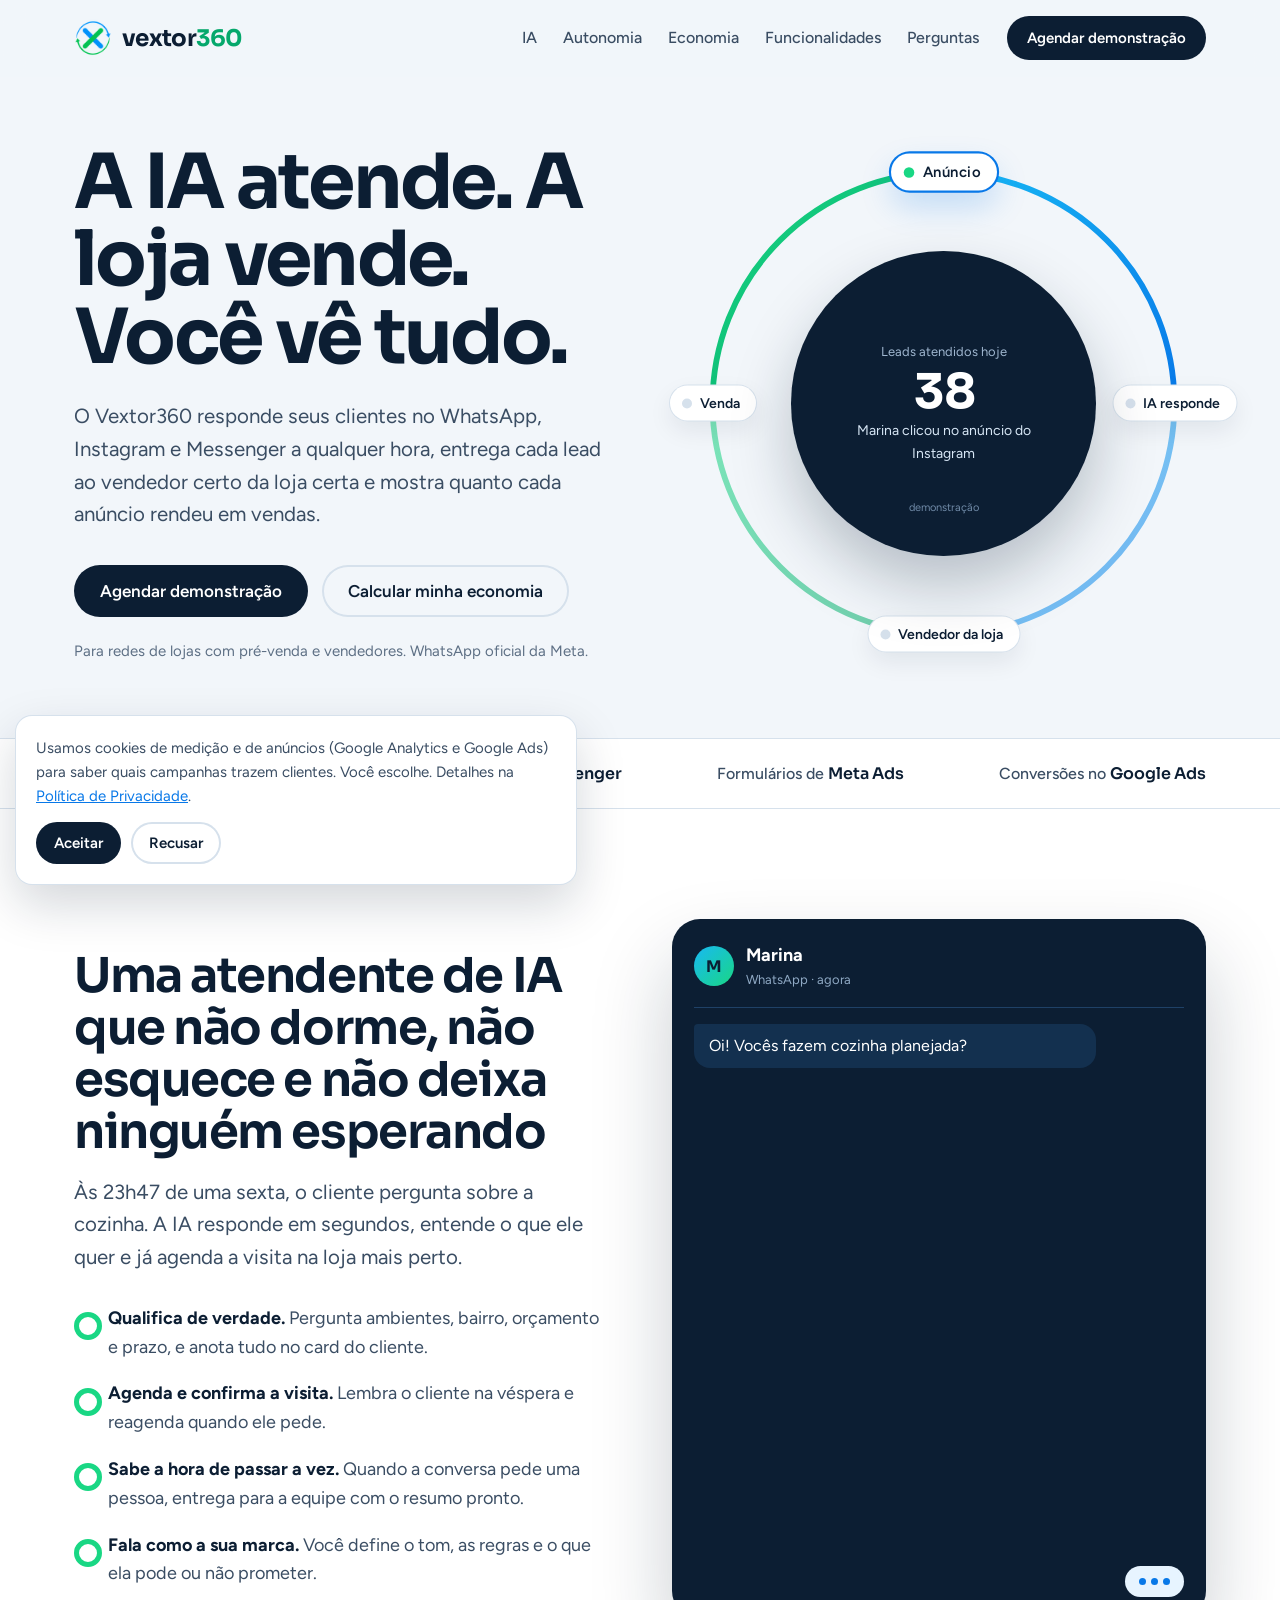
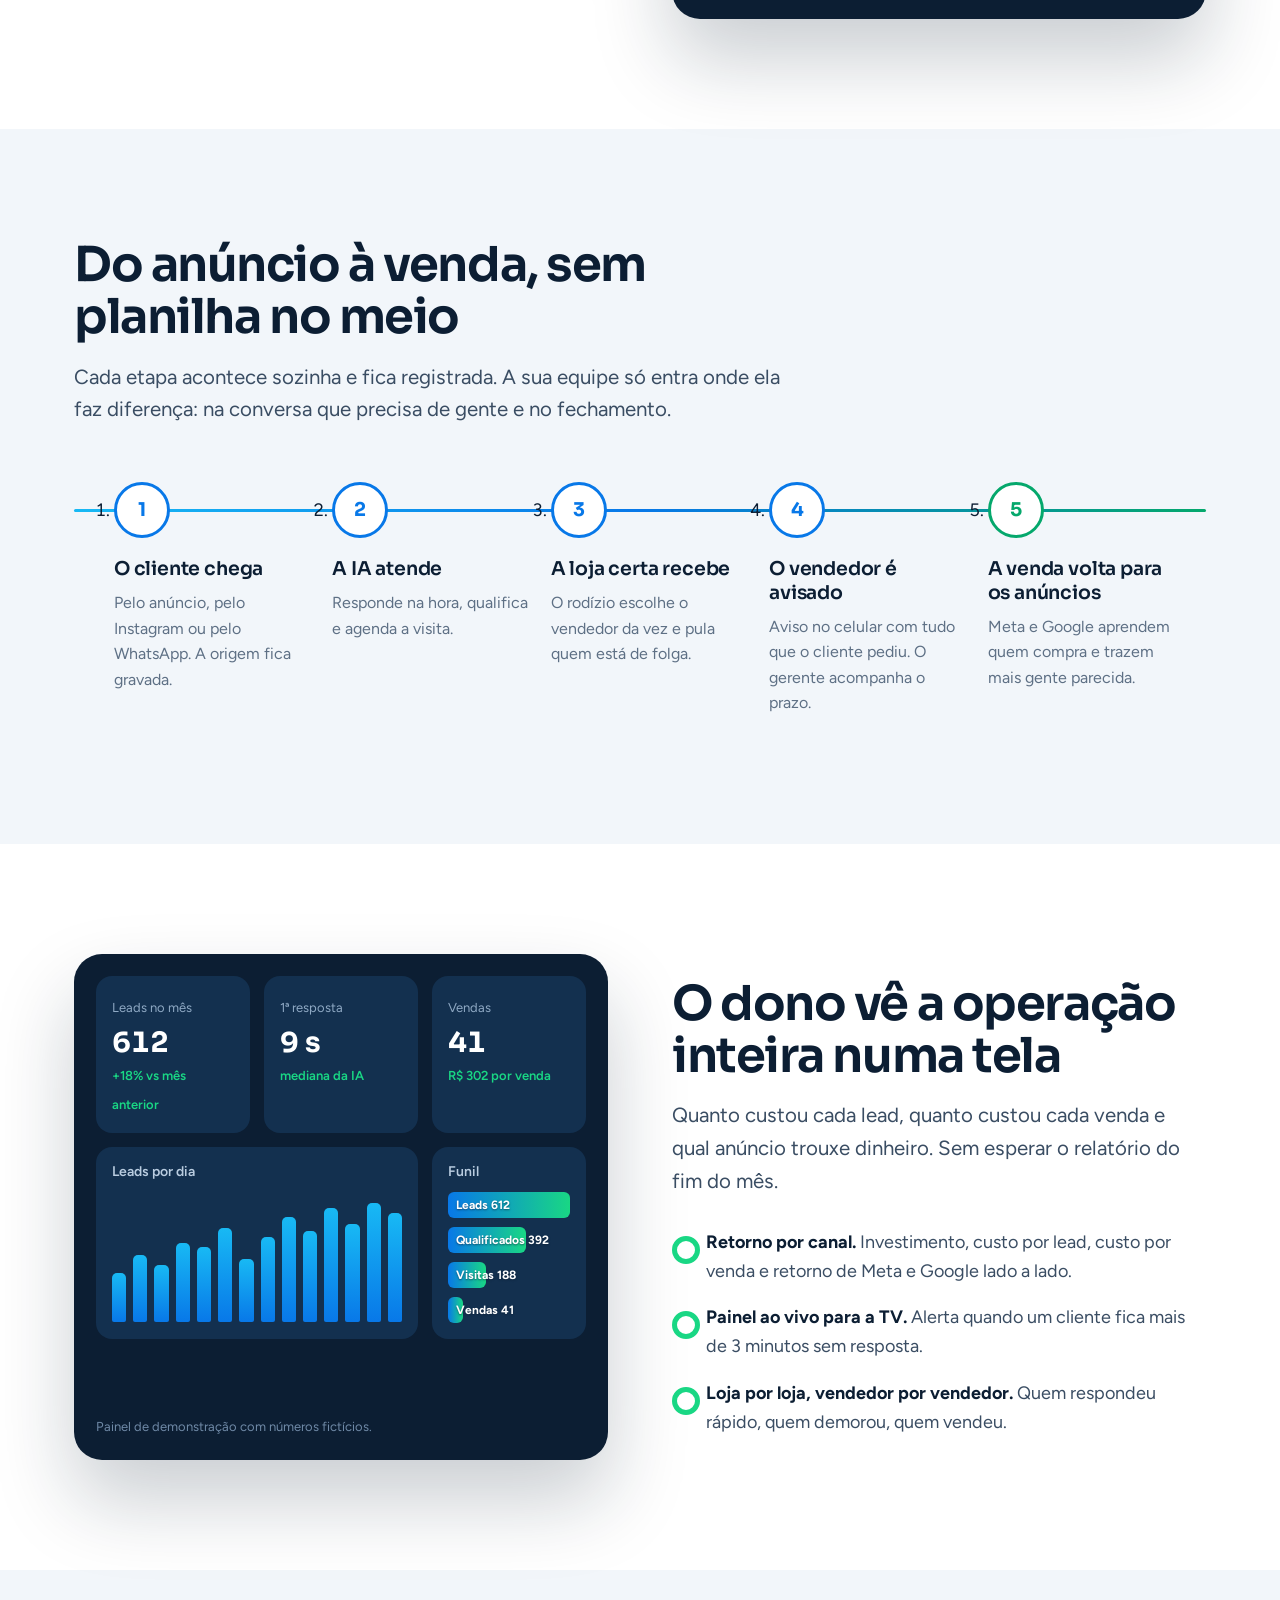
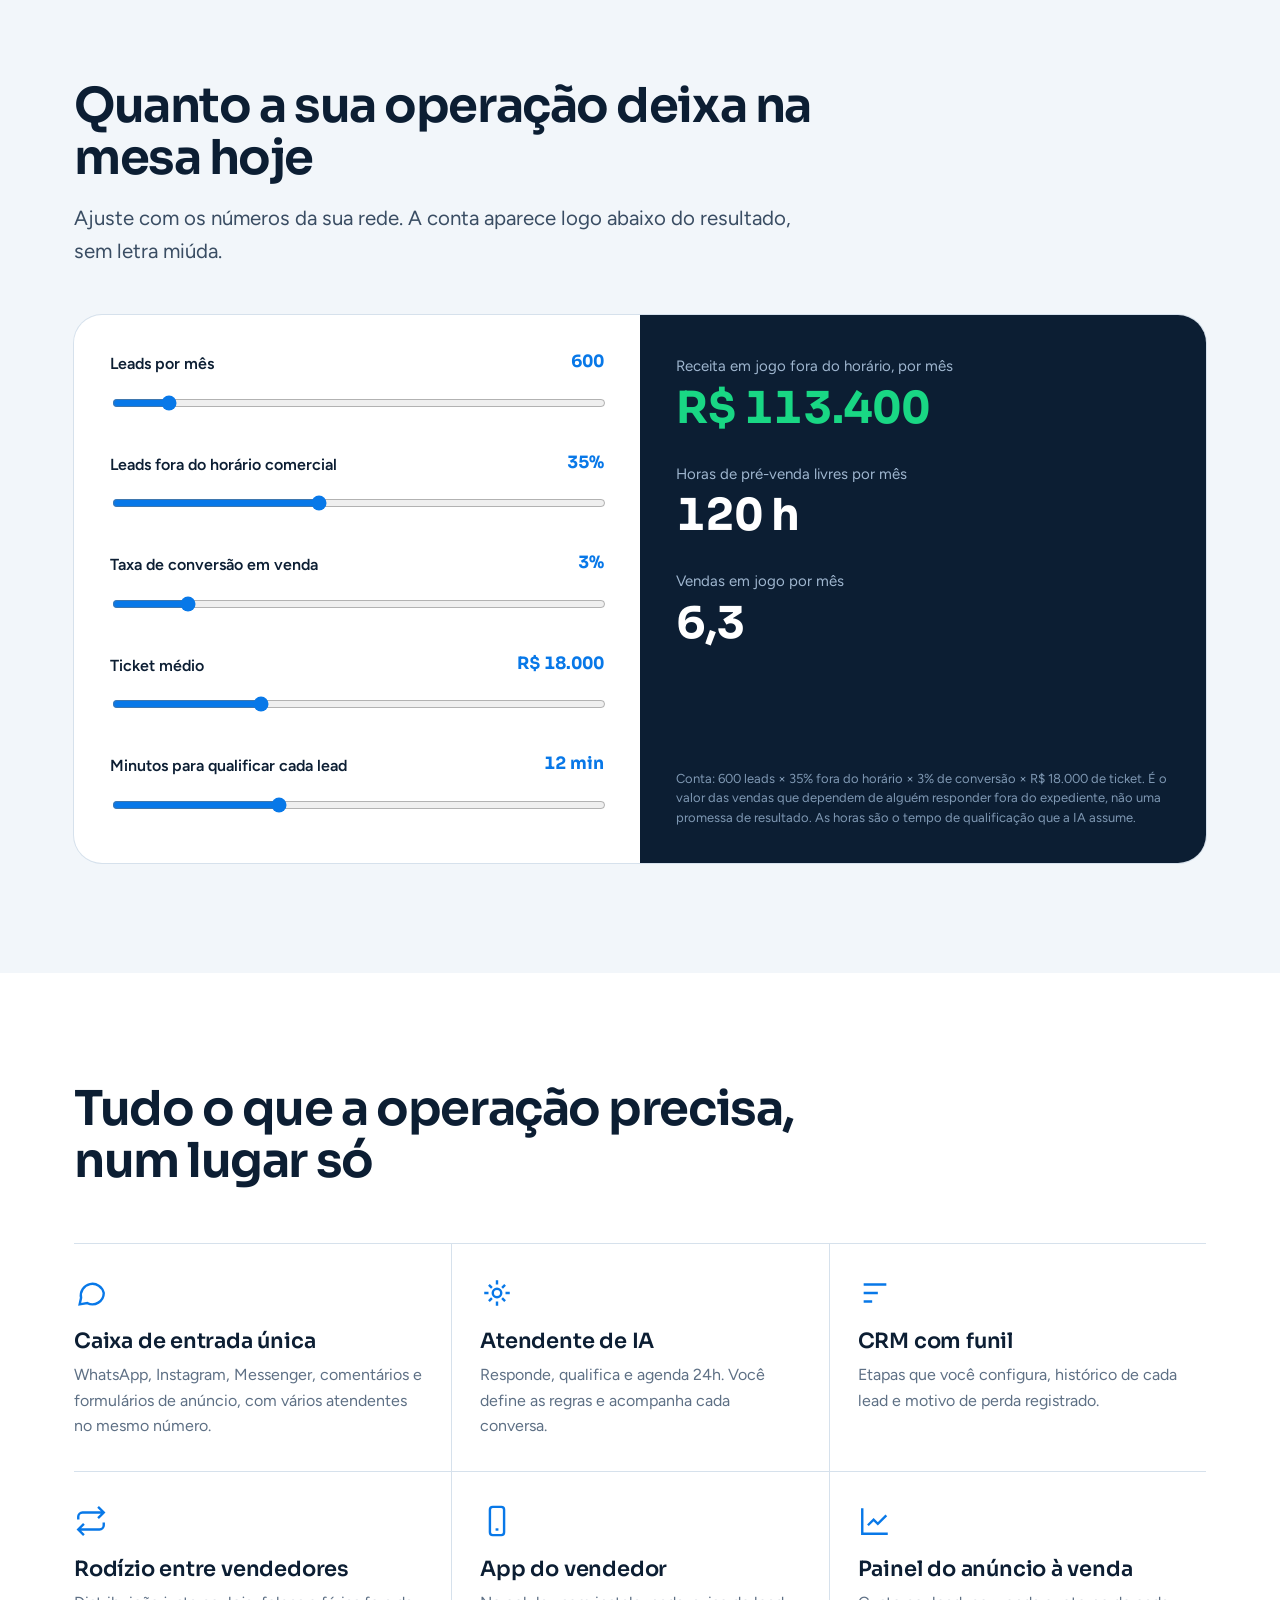
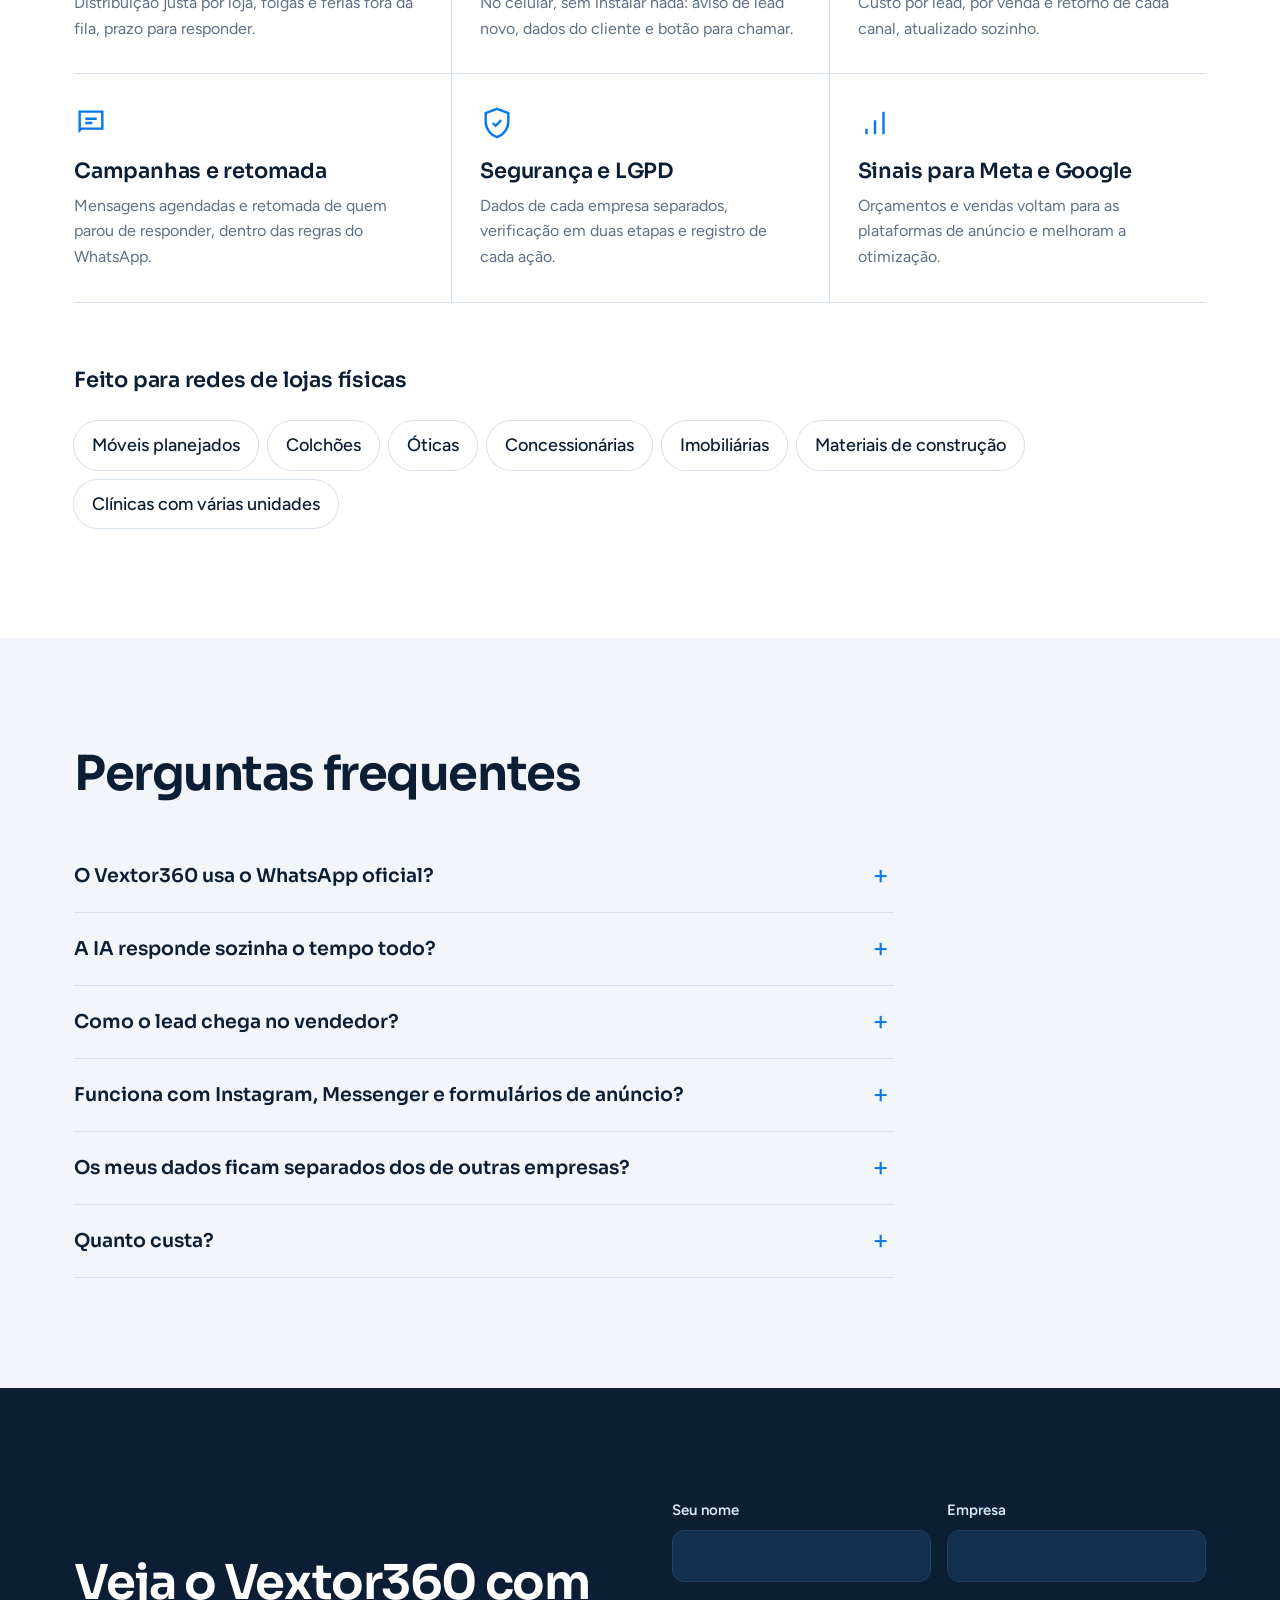
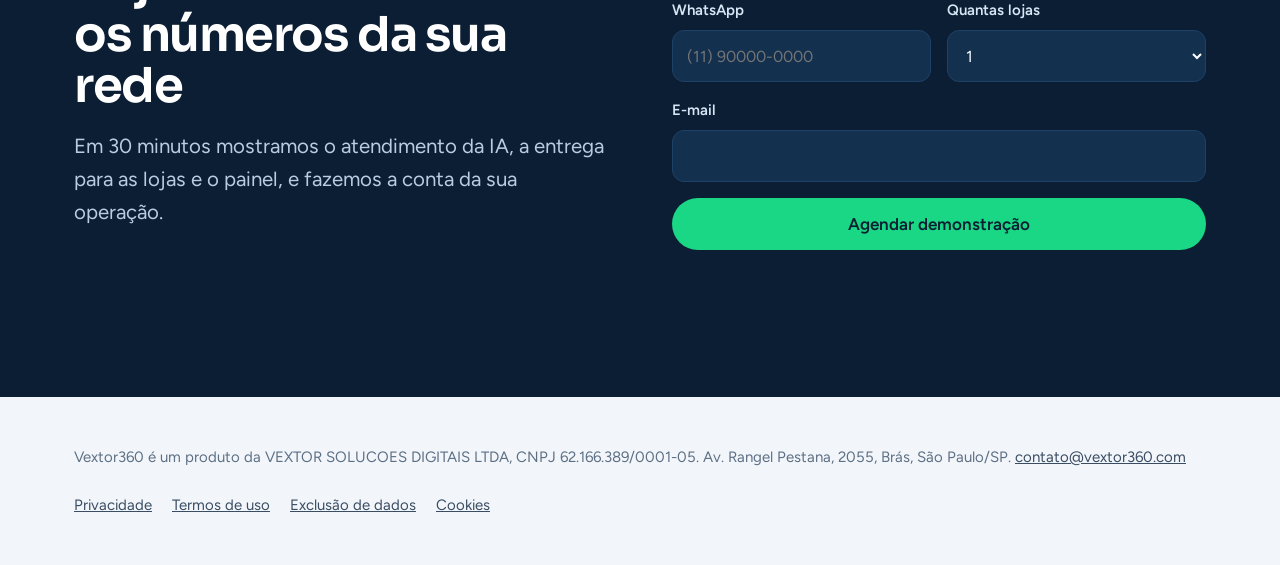
==== index.html @ b1281799 "Site novo do Vextor360: órbita do lead, IA, painel animado, calculadora, SEO e medição - Hero com an" ====
<!doctype html>
<html lang="pt-BR">
<head>
<meta charset="utf-8">
<meta name="viewport" content="width=device-width, initial-scale=1">
<title>Vextor360: WhatsApp com IA e CRM para redes de lojas</title>
<meta name="description" content="Atendimento com inteligência artificial 24h no WhatsApp, Instagram e Messenger, lead entregue ao vendedor certo da loja certa e painel do anúncio até a venda. Para redes de lojas físicas.">
<link rel="canonical" href="https://vextor360.com/">
<meta name="robots" content="index, follow, max-image-preview:large">
<meta name="theme-color" content="#0C1E33">
<link rel="icon" href="/icone-192.png" type="image/png">
<link rel="apple-touch-icon" href="/icone-192.png">
<link rel="preload" href="/fontes/sora.woff2" as="font" type="font/woff2" crossorigin>
<link rel="preload" href="/fontes/figtree.woff2" as="font" type="font/woff2" crossorigin>
<link rel="stylesheet" href="/site.css?v=3">
<meta property="og:type" content="website">
<meta property="og:locale" content="pt_BR">
<meta property="og:site_name" content="Vextor360">
<meta property="og:url" content="https://vextor360.com/">
<meta property="og:title" content="Vextor360: a IA atende, a loja vende">
<meta property="og:description" content="WhatsApp com IA 24h, distribuição de leads para as lojas e painel do anúncio até a venda.">
<meta property="og:image" content="https://vextor360.com/og.png">
<meta property="og:image:width" content="1200"><meta property="og:image:height" content="630">
<meta name="twitter:card" content="summary_large_image">
<script type="application/ld+json">
{"@context":"https://schema.org","@graph":[
 {"@type":"Organization","@id":"https://vextor360.com/#org","name":"Vextor360","legalName":"VEXTOR SOLUCOES DIGITAIS LTDA","url":"https://vextor360.com/","logo":"https://vextor360.com/icone-192.png","email":"contato@vextor360.com","taxID":"62.166.389/0001-05","address":{"@type":"PostalAddress","streetAddress":"Av. Rangel Pestana, 2055","addressLocality":"São Paulo","addressRegion":"SP","postalCode":"03001-000","addressCountry":"BR"}},
 {"@type":"WebSite","@id":"https://vextor360.com/#site","url":"https://vextor360.com/","name":"Vextor360","inLanguage":"pt-BR","publisher":{"@id":"https://vextor360.com/#org"}},
 {"@type":"SoftwareApplication","name":"Vextor360","applicationCategory":"BusinessApplication","operatingSystem":"Web, Android, iOS","description":"Atendimento com IA no WhatsApp, Instagram e Messenger, CRM com funil, distribuição de leads para lojas e painel do anúncio até a venda.","offers":{"@type":"Offer","availability":"https://schema.org/InStock","priceCurrency":"BRL","description":"Planos sob consulta"},"publisher":{"@id":"https://vextor360.com/#org"}},
 {"@type":"FAQPage","mainEntity":[
  {"@type":"Question","name":"O Vextor360 usa o WhatsApp oficial?","acceptedAnswer":{"@type":"Answer","text":"Sim. O número da sua empresa é conectado pela API oficial do WhatsApp Business, da Meta. Nada de aparelho ligado no escritório nem risco de bloqueio por uso de ferramentas não oficiais."}},
  {"@type":"Question","name":"A IA responde sozinha o tempo todo?","acceptedAnswer":{"@type":"Answer","text":"A IA responde 24 horas, qualifica o cliente e agenda a visita. Quando a conversa precisa de uma pessoa, ela passa para a sua equipe, e qualquer atendente pode assumir a conversa a qualquer momento."}},
  {"@type":"Question","name":"Como o lead chega no vendedor?","acceptedAnswer":{"@type":"Answer","text":"A pré-venda escolhe a loja e um rodízio escolhe o vendedor da vez, pulando quem está de folga ou de férias. O vendedor recebe o aviso no celular com os dados do cliente."}},
  {"@type":"Question","name":"Funciona com Instagram, Messenger e formulários de anúncio?","acceptedAnswer":{"@type":"Answer","text":"Sim. Direct do Instagram, Messenger, comentários e formulários de anúncios da Meta chegam na mesma caixa de entrada do WhatsApp."}},
  {"@type":"Question","name":"Os meus dados ficam separados dos de outras empresas?","acceptedAnswer":{"@type":"Answer","text":"Sim. Cada empresa tem os dados separados no próprio banco de dados, com acesso por papéis, verificação em duas etapas para administradores e registro de cada ação, conforme a LGPD."}},
  {"@type":"Question","name":"Quanto custa?","acceptedAnswer":{"@type":"Answer","text":"O valor depende do número de lojas, de atendentes e de números de WhatsApp. Peça uma demonstração e montamos a proposta para a sua rede."}}
 ]}
]}
</script>
<script src="/medicao.js?v=1"></script>
</head>
<body>
<a class="pular" href="#conteudo">Ir para o conteúdo</a>

<header class="topo" id="topo">
  <div class="envolve">
    <a class="marca" href="/" aria-label="Vextor360, página inicial"><img src="/icone-192.png" alt="" width="38" height="38"><b>vextor<span>360</span></b></a>
    <button class="menu-bt" aria-expanded="false" aria-controls="menu" aria-label="Abrir menu"><svg width="26" height="26" viewBox="0 0 24 24" fill="none" stroke="currentColor" stroke-width="2" stroke-linecap="round"><path d="M4 7h16M4 12h16M4 17h16"/></svg></button>
    <nav id="menu" aria-label="Principal">
      <a href="#ia">IA</a><a href="#autonomia">Autonomia</a><a href="#economia">Economia</a><a href="#funcionalidades">Funcionalidades</a><a href="#perguntas">Perguntas</a>
    </nav>
    <a class="bt bt-p bt-topo" href="#demonstracao" data-cta="topo">Agendar demonstração</a>
  </div>
</header>

<main id="conteudo">
<section class="hero" aria-labelledby="titulo">
  <div class="envolve">
    <div>
      <h1 id="titulo">A IA atende. A loja vende. Você vê tudo.</h1>
      <p class="lead">O Vextor360 responde seus clientes no WhatsApp, Instagram e Messenger a qualquer hora, entrega cada lead ao vendedor certo da loja certa e mostra quanto cada anúncio rendeu em vendas.</p>
      <div class="acoes">
        <a class="bt bt-p" href="#demonstracao" data-cta="hero">Agendar demonstração</a>
        <a class="bt bt-s" href="#economia" data-cta="hero-calc">Calcular minha economia</a>
      </div>
      <p class="nota">Para redes de lojas com pré-venda e vendedores. WhatsApp oficial da Meta.</p>
    </div>
    <div class="orbita" id="orbita" role="img" aria-label="Demonstração animada: um lead sai do anúncio, é atendido pela IA, vai para o vendedor da loja e vira venda.">
      <svg class="anel" viewBox="0 0 100 100" aria-hidden="true">
        <defs>
          <linearGradient id="gA" x1="0" y1="0" x2="1" y2="1"><stop offset="0" stop-color="#18B9F4"/><stop offset="1" stop-color="#0878E8"/></linearGradient>
          <linearGradient id="gV" x1="0" y1="0" x2="1" y2="1"><stop offset="0" stop-color="#19D784"/><stop offset="1" stop-color="#05A86C"/></linearGradient>
        </defs>
        <path d="M50 6 A44 44 0 0 1 94 50" fill="none" stroke="url(#gA)" stroke-width="1.1" stroke-linecap="round"/>
        <path d="M94 50 A44 44 0 0 1 50 94" fill="none" stroke="url(#gA)" stroke-width="1.1" stroke-linecap="round" opacity=".55"/>
        <path d="M50 94 A44 44 0 0 1 6 50" fill="none" stroke="url(#gV)" stroke-width="1.1" stroke-linecap="round" opacity=".55"/>
        <path d="M6 50 A44 44 0 0 1 50 6" fill="none" stroke="url(#gV)" stroke-width="1.1" stroke-linecap="round"/>
        <circle id="lead-ponto" r="2.4" cx="50" cy="6" fill="#0C1E33" stroke="#fff" stroke-width=".9"/>
      </svg>
      <div class="estacao e1" data-i="0"><i></i>Anúncio</div>
      <div class="estacao e2" data-i="1"><i></i>IA responde</div>
      <div class="estacao e3" data-i="2"><i></i>Vendedor da loja</div>
      <div class="estacao e4" data-i="3"><i></i>Venda</div>
      <div class="painel-centro" aria-hidden="true">
        <span class="rot" id="o-rot">Leads atendidos hoje</span>
        <span class="num" id="o-num">0</span>
        <span class="ev" id="o-ev">Esperando o próximo cliente</span>
        <span class="demo">demonstração</span>
      </div>
    </div>
  </div>
</section>

<div class="canais" aria-label="Canais e integrações">
  <div class="envolve">
    <span><b>WhatsApp</b> oficial</span><span><b>Instagram</b> Direct</span><span><b>Messenger</b></span><span>Formulários de <b>Meta Ads</b></span><span>Conversões no <b>Google Ads</b></span>
  </div>
</div>

<section class="bloco branco" id="ia" aria-labelledby="t-ia">
  <div class="envolve duas">
    <div>
      <h2 id="t-ia">Uma atendente de IA que não dorme, não esquece e não deixa ninguém esperando</h2>
      <p class="lead">Às 23h47 de uma sexta, o cliente pergunta sobre a cozinha. A IA responde em segundos, entende o que ele quer e já agenda a visita na loja mais perto.</p>
      <ul class="lista-pontos">
        <li><b>Qualifica de verdade.</b> Pergunta ambientes, bairro, orçamento e prazo, e anota tudo no card do cliente.</li>
        <li><b>Agenda e confirma a visita.</b> Lembra o cliente na véspera e reagenda quando ele pede.</li>
        <li><b>Sabe a hora de passar a vez.</b> Quando a conversa pede uma pessoa, entrega para a equipe com o resumo pronto.</li>
        <li><b>Fala como a sua marca.</b> Você define o tom, as regras e o que ela pode ou não prometer.</li>
      </ul>
    </div>
    <div class="tela" aria-label="Exemplo de conversa da IA com um cliente">
      <div class="barra"><div class="av" aria-hidden="true">M</div><div><b>Marina</b><small>WhatsApp · agora</small></div></div>
      <div class="chat" id="chat">
        <div class="msg cli">Oi! Vocês fazem cozinha planejada?</div>
        <div class="msg ia"><em>Atendente IA</em>Fazemos sim, Marina! É para cozinha só ou tem outro ambiente também?</div>
        <div class="msg cli">Cozinha e o quarto do casal</div>
        <div class="msg ia"><em>Atendente IA</em>Perfeito. Em qual bairro você mora? Assim indico a loja mais perto.</div>
        <div class="msg cli">Tatuapé</div>
        <div class="msg ia"><em>Atendente IA</em>A loja do Tatuapé tem horário sábado às 10h ou às 15h. Qual fica melhor?</div>
        <div class="msg cli">10h!</div>
        <div class="msg sis">Visita agendada · lead enviado à loja Tatuapé</div>
        <div class="pontos" aria-hidden="true"><i></i><i></i><i></i></div>
      </div>
    </div>
  </div>
</section>

<section class="bloco" id="autonomia" aria-labelledby="t-aut">
  <div class="envolve">
    <div class="cab-sec">
      <h2 id="t-aut">Do anúncio à venda, sem planilha no meio</h2>
      <p class="lead">Cada etapa acontece sozinha e fica registrada. A sua equipe só entra onde ela faz diferença: na conversa que precisa de gente e no fechamento.</p>
    </div>
    <ol class="jornada">
      <li class="passo"><span class="n">1</span><h3>O cliente chega</h3><p>Pelo anúncio, pelo Instagram ou pelo WhatsApp. A origem fica gravada.</p></li>
      <li class="passo"><span class="n">2</span><h3>A IA atende</h3><p>Responde na hora, qualifica e agenda a visita.</p></li>
      <li class="passo"><span class="n">3</span><h3>A loja certa recebe</h3><p>O rodízio escolhe o vendedor da vez e pula quem está de folga.</p></li>
      <li class="passo"><span class="n">4</span><h3>O vendedor é avisado</h3><p>Aviso no celular com tudo que o cliente pediu. O gerente acompanha o prazo.</p></li>
      <li class="passo"><span class="n">5</span><h3>A venda volta para os anúncios</h3><p>Meta e Google aprendem quem compra e trazem mais gente parecida.</p></li>
    </ol>
  </div>
</section>

<section class="bloco branco" id="gestao" aria-labelledby="t-gest">
  <div class="envolve duas">
    <div class="tela" id="dash" aria-label="Exemplo do painel da gestão">
      <div class="dash">
        <div class="k"><span>Leads no mês</span><b data-alvo="612">0</b><small>+18% vs mês anterior</small></div>
        <div class="k"><span>1ª resposta</span><b data-alvo="9" data-suf=" s">0</b><small>mediana da IA</small></div>
        <div class="k"><span>Vendas</span><b data-alvo="41">0</b><small>R$ 302 por venda</small></div>
        <div class="g"><h4>Leads por dia</h4><div class="barras" id="barras"></div></div>
        <div class="f"><h4>Funil</h4><div class="funil" id="funil"><div data-w="100">Leads 612</div><div data-w="64">Qualificados 392</div><div data-w="31">Visitas 188</div><div data-w="12">Vendas 41</div></div></div>
        <div class="alerta" id="alerta"><svg width="18" height="18" viewBox="0 0 24 24" fill="none" stroke="currentColor" stroke-width="2.2" aria-hidden="true"><path d="M12 8v5m0 3.5v.01M10.3 3.9 2.6 17.5A2 2 0 0 0 4.3 20.5h15.4a2 2 0 0 0 1.7-3L13.7 3.9a2 2 0 0 0-3.4 0Z"/></svg>Rita, loja Penha: cliente sem resposta há 3 min</div>
      </div>
      <p class="demo-nota">Painel de demonstração com números fictícios.</p>
    </div>
    <div>
      <h2 id="t-gest">O dono vê a operação inteira numa tela</h2>
      <p class="lead">Quanto custou cada lead, quanto custou cada venda e qual anúncio trouxe dinheiro. Sem esperar o relatório do fim do mês.</p>
      <ul class="lista-pontos">
        <li><b>Retorno por canal.</b> Investimento, custo por lead, custo por venda e retorno de Meta e Google lado a lado.</li>
        <li><b>Painel ao vivo para a TV.</b> Alerta quando um cliente fica mais de 3 minutos sem resposta.</li>
        <li><b>Loja por loja, vendedor por vendedor.</b> Quem respondeu rápido, quem demorou, quem vendeu.</li>
      </ul>
    </div>
  </div>
</section>

<section class="bloco" id="economia" aria-labelledby="t-eco">
  <div class="envolve">
    <div class="cab-sec">
      <h2 id="t-eco">Quanto a sua operação deixa na mesa hoje</h2>
      <p class="lead">Ajuste com os números da sua rede. A conta aparece logo abaixo do resultado, sem letra miúda.</p>
    </div>
    <div class="calc">
      <form id="calc" aria-label="Calculadora de economia">
        <div class="campo"><label for="c-leads">Leads por mês <output for="c-leads" id="o-leads">600</output></label><input type="range" id="c-leads" min="100" max="5000" step="50" value="600"></div>
        <div class="campo"><label for="c-fora">Leads fora do horário comercial <output for="c-fora" id="o-fora">35%</output></label><input type="range" id="c-fora" min="10" max="70" step="5" value="35"></div>
        <div class="campo"><label for="c-conv">Taxa de conversão em venda <output for="c-conv" id="o-conv">3%</output></label><input type="range" id="c-conv" min="1" max="15" step="0.5" value="3"></div>
        <div class="campo"><label for="c-ticket">Ticket médio <output for="c-ticket" id="o-ticket">R$ 18.000</output></label><input type="range" id="c-ticket" min="500" max="60000" step="500" value="18000"></div>
        <div class="campo"><label for="c-min">Minutos para qualificar cada lead <output for="c-min" id="o-min">12 min</output></label><input type="range" id="c-min" min="3" max="30" step="1" value="12"></div>
      </form>
      <div class="res" aria-live="polite">
        <div class="item dest"><span>Receita em jogo fora do horário, por mês</span><b id="r-receita">R$ 0</b></div>
        <div class="item"><span>Horas de pré-venda livres por mês</span><b id="r-horas">0 h</b></div>
        <div class="item"><span>Vendas em jogo por mês</span><b id="r-vendas">0</b></div>
        <p class="conta" id="r-conta"></p>
      </div>
    </div>
  </div>
</section>

<section class="bloco branco" id="funcionalidades" aria-labelledby="t-func">
  <div class="envolve">
    <div class="cab-sec"><h2 id="t-func">Tudo o que a operação precisa, num lugar só</h2></div>
    <div class="funcs">
      <div class="func"><svg viewBox="0 0 24 24" fill="none" stroke="currentColor" stroke-width="1.7" aria-hidden="true"><path d="M21 12a8 8 0 0 1-11.6 7.1L4 20l1-4.6A8 8 0 1 1 21 12z"/></svg><h3>Caixa de entrada única</h3><p>WhatsApp, Instagram, Messenger, comentários e formulários de anúncio, com vários atendentes no mesmo número.</p></div>
      <div class="func"><svg viewBox="0 0 24 24" fill="none" stroke="currentColor" stroke-width="1.7" aria-hidden="true"><path d="M12 3v3m0 12v3M3 12h3m12 0h3M6.3 6.3l2.1 2.1m7.2 7.2 2.1 2.1m0-11.4-2.1 2.1m-7.2 7.2-2.1 2.1"/><circle cx="12" cy="12" r="3"/></svg><h3>Atendente de IA</h3><p>Responde, qualifica e agenda 24h. Você define as regras e acompanha cada conversa.</p></div>
      <div class="func"><svg viewBox="0 0 24 24" fill="none" stroke="currentColor" stroke-width="1.7" aria-hidden="true"><path d="M4 6h16M4 12h10M4 18h6"/></svg><h3>CRM com funil</h3><p>Etapas que você configura, histórico de cada lead e motivo de perda registrado.</p></div>
      <div class="func"><svg viewBox="0 0 24 24" fill="none" stroke="currentColor" stroke-width="1.7" aria-hidden="true"><path d="M17 2l4 4-4 4M3 11V9a3 3 0 0 1 3-3h15M7 22l-4-4 4-4m14-1v2a3 3 0 0 1-3 3H3"/></svg><h3>Rodízio entre vendedores</h3><p>Distribuição justa por loja, folgas e férias fora da fila, prazo para responder.</p></div>
      <div class="func"><svg viewBox="0 0 24 24" fill="none" stroke="currentColor" stroke-width="1.7" aria-hidden="true"><rect x="7" y="2" width="10" height="20" rx="2"/><path d="M11 18h2"/></svg><h3>App do vendedor</h3><p>No celular, sem instalar nada: aviso de lead novo, dados do cliente e botão para chamar.</p></div>
      <div class="func"><svg viewBox="0 0 24 24" fill="none" stroke="currentColor" stroke-width="1.7" aria-hidden="true"><path d="M3 3v18h18"/><path d="m7 15 4-4 3 3 6-6"/></svg><h3>Painel do anúncio à venda</h3><p>Custo por lead, por venda e retorno de cada canal, atualizado sozinho.</p></div>
      <div class="func"><svg viewBox="0 0 24 24" fill="none" stroke="currentColor" stroke-width="1.7" aria-hidden="true"><path d="M4 4h16v12H5.2L4 17.2V4z"/><path d="M8 9h8M8 12h5"/></svg><h3>Campanhas e retomada</h3><p>Mensagens agendadas e retomada de quem parou de responder, dentro das regras do WhatsApp.</p></div>
      <div class="func"><svg viewBox="0 0 24 24" fill="none" stroke="currentColor" stroke-width="1.7" aria-hidden="true"><path d="M12 2 4 5v6c0 5 3.4 9.4 8 11 4.6-1.6 8-6 8-11V5l-8-3z"/><path d="m9 12 2 2 4-4"/></svg><h3>Segurança e LGPD</h3><p>Dados de cada empresa separados, verificação em duas etapas e registro de cada ação.</p></div>
      <div class="func"><svg viewBox="0 0 24 24" fill="none" stroke="currentColor" stroke-width="1.7" aria-hidden="true"><path d="M12 20V10m6 10V4M6 20v-4"/></svg><h3>Sinais para Meta e Google</h3><p>Orçamentos e vendas voltam para as plataformas de anúncio e melhoram a otimização.</p></div>
    </div>
    <h3 style="margin-top:64px">Feito para redes de lojas físicas</h3>
    <div class="setores"><span>Móveis planejados</span><span>Colchões</span><span>Óticas</span><span>Concessionárias</span><span>Imobiliárias</span><span>Materiais de construção</span><span>Clínicas com várias unidades</span></div>
  </div>
</section>

<section class="bloco" id="perguntas" aria-labelledby="t-faq">
  <div class="envolve">
    <h2 id="t-faq">Perguntas frequentes</h2>
    <div class="faq">
      <details><summary>O Vextor360 usa o WhatsApp oficial?</summary><p>Sim. O número da sua empresa é conectado pela API oficial do WhatsApp Business, da Meta. Nada de aparelho ligado no escritório nem risco de bloqueio por uso de ferramentas não oficiais.</p></details>
      <details><summary>A IA responde sozinha o tempo todo?</summary><p>A IA responde 24 horas, qualifica o cliente e agenda a visita. Quando a conversa precisa de uma pessoa, ela passa para a sua equipe, e qualquer atendente pode assumir a conversa a qualquer momento.</p></details>
      <details><summary>Como o lead chega no vendedor?</summary><p>A pré-venda escolhe a loja e um rodízio escolhe o vendedor da vez, pulando quem está de folga ou de férias. O vendedor recebe o aviso no celular com os dados do cliente.</p></details>
      <details><summary>Funciona com Instagram, Messenger e formulários de anúncio?</summary><p>Sim. Direct do Instagram, Messenger, comentários e formulários de anúncios da Meta chegam na mesma caixa de entrada do WhatsApp.</p></details>
      <details><summary>Os meus dados ficam separados dos de outras empresas?</summary><p>Sim. Cada empresa tem os dados separados no próprio banco de dados, com acesso por papéis, verificação em duas etapas para administradores e registro de cada ação, conforme a LGPD.</p></details>
      <details><summary>Quanto custa?</summary><p>O valor depende do número de lojas, de atendentes e de números de WhatsApp. Peça uma demonstração e montamos a proposta para a sua rede.</p></details>
    </div>
  </div>
</section>

<section class="bloco contato" id="demonstracao" aria-labelledby="t-demo">
  <div class="envolve duas">
    <div>
      <h2 id="t-demo">Veja o Vextor360 com os números da sua rede</h2>
      <p class="lead">Em 30 minutos mostramos o atendimento da IA, a entrega para as lojas e o painel, e fazemos a conta da sua operação.</p>
    </div>
    <form class="form-demo" id="form-demo" novalidate>
      <label>Seu nome<input name="nome" autocomplete="name" required></label>
      <label>Empresa<input name="empresa" autocomplete="organization" required></label>
      <label>WhatsApp<input name="whatsapp" type="tel" autocomplete="tel" inputmode="tel" required placeholder="(11) 90000-0000"></label>
      <label>Quantas lojas<select name="lojas"><option>1</option><option>2 a 5</option><option>6 a 15</option><option>Mais de 15</option></select></label>
      <label class="larga">E-mail<input name="email" type="email" autocomplete="email" required></label>
      <button class="bt larga" type="submit">Agendar demonstração</button>
      <p class="msg-form" id="msg-form" role="status"></p>
    </form>
  </div>
</section>
</main>

<footer class="rodape">
  <div class="envolve">
    <p>Vextor360 é um produto da VEXTOR SOLUCOES DIGITAIS LTDA, CNPJ 62.166.389/0001-05. Av. Rangel Pestana, 2055, Brás, São Paulo/SP. <a href="mailto:contato@vextor360.com">contato@vextor360.com</a></p>
    <nav aria-label="Legal"><a href="/privacidade.html">Privacidade</a><a href="/termos.html">Termos de uso</a><a href="/exclusao-de-dados.html">Exclusão de dados</a><a href="#" id="abrir-cookies">Cookies</a></nav>
  </div>
</footer>

<div class="cookies" id="cookies" role="dialog" aria-label="Cookies" aria-live="polite">
  <p>Usamos cookies de medição e de anúncios (Google Analytics e Google Ads) para saber quais campanhas trazem clientes. Você escolhe. Detalhes na <a href="/privacidade.html">Política de Privacidade</a>.</p>
  <div class="acoes"><button class="bt bt-p" id="ck-sim">Aceitar</button><button class="bt bt-s" id="ck-nao">Recusar</button></div>
</div>

<script src="/site.js?v=1" defer></script>
</body>
</html>
---- site.css ----
@font-face{font-family:"Sora";src:url(/fontes/sora.woff2) format("woff2");font-weight:100 800;font-display:swap}
@font-face{font-family:"Figtree";src:url(/fontes/figtree.woff2) format("woff2");font-weight:300 900;font-display:swap}
:root{
  --gelo:#F2F6FA;--branco:#FFFFFF;--tinta:#0C1E33;--tinta-2:#3A4D63;--fraco:#5E7085;--linha:#D6E1EC;
  --azul:#0878E8;--ceu:#18B9F4;--verde:#05A86C;--menta:#19D784;--ambar:#F2A516;
  --tela:#0C1E33;--tela-2:#13304F;--tela-linha:#1F4167;
  --r-p:10px;--r-m:16px;--r-g:28px;
  --larg:1180px;
}
*{box-sizing:border-box}
html{scroll-behavior:smooth;-webkit-text-size-adjust:100%}
body{margin:0;background:var(--gelo);color:var(--tinta);font:400 18px/1.6 "Figtree",system-ui,sans-serif;-webkit-font-smoothing:antialiased}
img,svg{display:block;max-width:100%}
a{color:var(--azul)}
:focus-visible{outline:3px solid var(--ceu);outline-offset:3px;border-radius:6px}
.pular{position:absolute;left:-9999px}.pular:focus{left:16px;top:16px;z-index:99;background:#fff;padding:8px 14px}
h1,h2,h3{font-family:"Sora",system-ui,sans-serif;color:var(--tinta);margin:0}
h1{font-size:clamp(40px,6vw,76px);line-height:1.02;font-weight:700;letter-spacing:-.035em}
h2{font-size:clamp(30px,4vw,48px);line-height:1.08;font-weight:650;letter-spacing:-.03em}
h3{font-size:21px;line-height:1.25;font-weight:600;letter-spacing:-.01em}
p{margin:0}
h2+.lead,h1+.lead{margin-top:18px}
.envolve{max-width:var(--larg);margin:0 auto;padding:0 24px}
.lead{font-size:clamp(18px,1.6vw,21px);color:var(--tinta-2);max-width:56ch}
.bt{display:inline-flex;align-items:center;gap:10px;min-height:52px;padding:0 26px;border-radius:999px;font:600 17px "Figtree",sans-serif;text-decoration:none;border:0;cursor:pointer;transition:transform .15s,background .15s}
.bt:active{transform:scale(.98)}
.bt-p{background:var(--tinta);color:#fff}.bt-p:hover{background:var(--azul)}
.bt-s{background:transparent;color:var(--tinta);box-shadow:inset 0 0 0 2px var(--linha)}.bt-s:hover{box-shadow:inset 0 0 0 2px var(--tinta)}

/* topo */
.topo{position:sticky;top:0;z-index:20;background:rgba(242,246,250,.86);backdrop-filter:saturate(1.4) blur(12px);border-bottom:1px solid transparent;transition:border-color .2s}
.topo.rolou{border-bottom-color:var(--linha)}
.topo .envolve{display:flex;align-items:center;gap:28px;height:76px}
.topo .marca{display:flex;align-items:center;gap:10px;text-decoration:none;font:700 23px 'Sora',sans-serif;letter-spacing:-.03em;color:var(--tinta)}
.topo .marca img{width:38px;height:38px}
.topo .marca b{font-weight:700}.topo .marca span{color:var(--verde)}
.topo nav{display:flex;gap:26px;margin-left:auto}
.topo nav a{color:var(--tinta-2);text-decoration:none;font-weight:500;font-size:16px}
.topo nav a:hover{color:var(--tinta)}
.topo .bt{min-height:44px;padding:0 20px;font-size:15px}
.menu-bt{display:none;margin-left:auto;background:none;border:0;padding:10px;cursor:pointer}
@media (max-width:900px){
  .topo nav{position:fixed;inset:76px 0 auto 0;flex-direction:column;gap:0;background:var(--gelo);border-bottom:1px solid var(--linha);padding:8px 24px 20px;display:none}
  .topo nav.aberto{display:flex}.topo nav a{padding:14px 0;border-bottom:1px solid var(--linha)}
  .menu-bt{display:block}.topo .bt-topo{display:none}
}

/* hero */
.hero{padding:64px 0 72px;overflow:hidden}
.hero .envolve{display:grid;grid-template-columns:minmax(0,1.05fr) minmax(0,1fr);gap:56px;align-items:center}
.hero h1{max-width:13ch}
.hero .lead{margin-top:24px}
.hero .acoes{display:flex;gap:14px;flex-wrap:wrap;margin-top:34px}
.hero .nota{margin-top:22px;font-size:15px;color:var(--fraco)}
@media (max-width:980px){.hero .envolve{grid-template-columns:1fr}.hero{padding-top:36px}}

/* órbita */
.orbita{position:relative;aspect-ratio:1;width:100%;max-width:560px;justify-self:center}
.orbita svg.anel{position:absolute;inset:0;width:100%;height:100%;overflow:visible}
.estacao{position:absolute;transform:translate(-50%,-50%);background:#fff;border-radius:999px;padding:9px 16px 9px 12px;font:600 14px "Figtree",sans-serif;color:var(--tinta);box-shadow:0 0 0 1px var(--linha),0 10px 24px rgba(12,30,51,.08);display:flex;align-items:center;gap:8px;white-space:nowrap;transition:box-shadow .3s,transform .3s}
.estacao i{width:10px;height:10px;border-radius:50%;background:var(--linha);transition:background .3s}
.estacao.ativa{box-shadow:0 0 0 2px var(--azul),0 14px 30px rgba(8,120,232,.22);transform:translate(-50%,-50%) scale(1.06)}
.estacao.ativa i{background:var(--menta)}
.e1{left:50%;top:6%}.e2{left:94%;top:50%}.e3{left:50%;top:94%}.e4{left:6%;top:50%}
.painel-centro{position:absolute;inset:21%;border-radius:50%;background:var(--tela);color:#fff;display:flex;flex-direction:column;align-items:center;justify-content:center;text-align:center;padding:10%;box-shadow:0 30px 60px rgba(12,30,51,.25)}
.painel-centro .rot{font-size:13px;color:#9FB6CF}
.painel-centro .num{font:700 clamp(30px,4.2vw,48px)/1 "Sora",sans-serif;letter-spacing:-.03em;margin:6px 0 4px;font-variant-numeric:tabular-nums}
.painel-centro .ev{font-size:14px;color:#D7E6F5;min-height:3em;max-width:22ch;transition:opacity .3s}
.painel-centro .demo{position:absolute;bottom:13%;font-size:11px;color:#6F89A6}
@media (max-width:520px){.estacao{font-size:12px;padding:7px 12px 7px 10px}.e2{left:88%}.e4{left:12%}}

/* faixa de canais */
.canais{border-block:1px solid var(--linha);background:#fff}
.canais .envolve{display:flex;gap:36px;align-items:center;justify-content:space-between;flex-wrap:wrap;padding-block:22px;color:var(--tinta-2);font-weight:500;font-size:16px}
.canais b{color:var(--tinta);font-family:"Sora";font-weight:600}

/* seções */
section.bloco{padding:110px 0}
section.bloco.branco{background:#fff}
.cab-sec{max-width:760px}
.cab-sec .lead{margin-top:18px}
.duas{display:grid;grid-template-columns:minmax(0,1fr) minmax(0,1fr);gap:64px;align-items:center}
@media (max-width:900px){.duas{grid-template-columns:1fr;gap:40px}section.bloco{padding:76px 0}}

/* conversa IA */
.tela{background:var(--tela);border-radius:var(--r-g);padding:22px;color:#fff;box-shadow:0 40px 80px rgba(12,30,51,.22)}
.tela .barra{display:flex;align-items:center;gap:12px;padding-bottom:16px;border-bottom:1px solid var(--tela-linha);margin-bottom:16px}
.tela .av{width:40px;height:40px;border-radius:50%;background:linear-gradient(135deg,var(--ceu),var(--menta));display:grid;place-items:center;font:700 16px "Sora";color:var(--tinta)}
.tela .barra small{display:block;color:#8FA9C4;font-size:13px}
.chat{display:flex;flex-direction:column;gap:10px;min-height:360px}
.msg{max-width:82%;padding:11px 15px;border-radius:16px;font-size:16px;line-height:1.4;opacity:0;transform:translateY(8px);transition:opacity .35s,transform .35s}
.msg.v{opacity:1;transform:none}
.msg.cli{background:var(--tela-2);border-top-left-radius:4px}
.msg.ia{background:#E7F4FF;color:var(--tinta);align-self:flex-end;border-top-right-radius:4px}
.msg.ia em{display:block;font-style:normal;font-size:12px;font-weight:700;color:var(--azul);margin-bottom:2px}
.msg.sis{align-self:center;background:transparent;color:var(--menta);font-size:14px;font-weight:600;padding:4px}
.pontos{align-self:flex-end;display:flex;gap:5px;padding:12px 14px;background:#E7F4FF;border-radius:16px;opacity:0}
.pontos.v{opacity:1}.pontos i{width:7px;height:7px;border-radius:50%;background:var(--azul);animation:pisca 1s infinite}
.pontos i:nth-child(2){animation-delay:.15s}.pontos i:nth-child(3){animation-delay:.3s}
@keyframes pisca{50%{opacity:.25}}
.lista-pontos{list-style:none;padding:0;margin:30px 0 0;display:grid;gap:18px}
.lista-pontos li{padding-left:34px;position:relative;color:var(--tinta-2)}
.lista-pontos li::before{content:"";position:absolute;left:0;top:.45em;width:18px;height:18px;border-radius:50%;border:5px solid var(--menta);background:#fff}
.lista-pontos b{color:var(--tinta)}

/* jornada (sequência real) */
.jornada{margin-top:56px;display:grid;grid-template-columns:repeat(5,minmax(0,1fr));gap:0;position:relative}
.jornada::before{content:"";position:absolute;left:0;right:0;top:27px;height:3px;background:linear-gradient(90deg,var(--ceu),var(--azul) 50%,var(--verde));border-radius:3px}
.passo{position:relative;padding-right:18px}
.passo .n{width:56px;height:56px;border-radius:50%;background:#fff;border:3px solid var(--azul);display:grid;place-items:center;font:700 19px "Sora";color:var(--azul);position:relative}
.passo:last-child .n{border-color:var(--verde);color:var(--verde)}
.passo h3{margin:20px 0 8px;font-size:19px}
.passo p{font-size:16px;color:var(--fraco)}
@media (max-width:900px){.jornada{grid-template-columns:1fr;gap:28px}.jornada::before{left:27px;right:auto;top:0;bottom:0;width:3px;height:auto}.passo{display:grid;grid-template-columns:56px 1fr;column-gap:20px}.passo h3{margin:4px 0 4px}.passo p{grid-column:2}}

/* gestão */
.dash{display:grid;grid-template-columns:repeat(6,minmax(0,1fr));gap:14px}
.dash .k{grid-column:span 2;background:var(--tela-2);border-radius:var(--r-m);padding:16px}
.dash .k span{font-size:13px;color:#8FA9C4}.dash .k b{display:block;font:700 28px "Sora";margin-top:4px;font-variant-numeric:tabular-nums}
.dash .k small{color:var(--menta);font-size:13px;font-weight:600}
.dash .g{grid-column:span 4;background:var(--tela-2);border-radius:var(--r-m);padding:16px}
.dash .f{grid-column:span 2;background:var(--tela-2);border-radius:var(--r-m);padding:16px}
.dash h4{margin:0 0 12px;font:600 14px "Figtree";color:#B9CCE0}
.barras{display:flex;align-items:flex-end;gap:7px;height:130px}
.barras i{flex:1;background:linear-gradient(180deg,var(--ceu),var(--azul));border-radius:5px 5px 2px 2px;height:4%;transition:height .9s cubic-bezier(.2,.8,.2,1)}
.funil{display:grid;gap:9px}
.funil div{height:26px;border-radius:6px;background:linear-gradient(90deg,var(--azul),var(--menta));width:0;transition:width 1s cubic-bezier(.2,.8,.2,1);font-size:12px;font-weight:700;color:#fff;display:flex;align-items:center;padding-left:8px;white-space:nowrap;overflow:visible;text-shadow:0 1px 2px rgba(12,30,51,.6)}
.alerta{grid-column:1/-1;background:rgba(242,165,22,.14);border:1px solid rgba(242,165,22,.5);color:#FFD27A;border-radius:var(--r-m);padding:12px 16px;font-size:15px;font-weight:600;display:flex;gap:10px;align-items:center;opacity:0;transition:opacity .4s}
.alerta.v{opacity:1;animation:pulso 1.6s ease-in-out 3}
@keyframes pulso{50%{box-shadow:0 0 0 8px rgba(242,165,22,.15)}}
.demo-nota{margin-top:14px;font-size:13px;color:#6F89A6}
@media (max-width:600px){.dash .k{grid-column:span 3}.dash .g,.dash .f{grid-column:1/-1}}

/* economia */
.calc{display:grid;grid-template-columns:minmax(0,1fr) minmax(0,1fr);gap:0;background:#fff;border-radius:var(--r-g);box-shadow:0 0 0 1px var(--linha);overflow:hidden;margin-top:48px}
.calc form{padding:36px;display:grid;gap:26px}
.campo label{display:flex;justify-content:space-between;font-weight:600;margin-bottom:10px;font-size:16px}
.campo output{font:700 17px "Sora";color:var(--azul);font-variant-numeric:tabular-nums}
.campo input[type=range]{width:100%;accent-color:var(--azul);height:28px}
.calc .res{background:var(--tela);color:#fff;padding:36px;display:flex;flex-direction:column;gap:26px}
.res .item span{color:#9FB6CF;font-size:15px}
.res .item b{display:block;font:700 clamp(30px,3.6vw,44px)/1.1 "Sora";letter-spacing:-.02em;margin-top:4px;font-variant-numeric:tabular-nums}
.res .item.dest b{color:var(--menta)}
.res .conta{font-size:13px;color:#7F98B3;margin-top:auto;line-height:1.5}
@media (max-width:900px){.calc{grid-template-columns:1fr}.calc form,.calc .res{padding:26px}}

/* funcionalidades */
.funcs{margin-top:56px;display:grid;grid-template-columns:repeat(3,minmax(0,1fr));border-top:1px solid var(--linha)}
.func{padding:32px 28px 32px 0;border-bottom:1px solid var(--linha)}
.func:not(:nth-child(3n+1)){padding-left:28px;border-left:1px solid var(--linha)}
.func svg{width:34px;height:34px;color:var(--azul);margin-bottom:18px}
.func h3{margin-bottom:8px}.func p{color:var(--fraco);font-size:16px}
@media (max-width:900px){.funcs{grid-template-columns:1fr}.func,.func:not(:nth-child(3n+1)){padding:26px 0;border-left:0}}

/* para quem */
.setores{display:flex;flex-wrap:wrap;gap:10px;margin-top:28px}
.setores span{background:#fff;box-shadow:0 0 0 1px var(--linha);border-radius:999px;padding:10px 18px;font-weight:500}

/* faq */
.faq{margin-top:40px;max-width:820px}
.faq details{border-bottom:1px solid var(--linha);padding:4px 0}
.faq summary{cursor:pointer;list-style:none;padding:20px 40px 20px 0;font:600 19px "Sora";position:relative}
.faq summary::-webkit-details-marker{display:none}
.faq summary::after{content:"+";position:absolute;right:6px;top:16px;font-size:26px;font-weight:400;color:var(--azul);transition:transform .2s}
.faq details[open] summary::after{transform:rotate(45deg)}
.faq details p{padding:0 0 22px;color:var(--tinta-2);max-width:68ch}

/* contato */
.contato{background:var(--tela);color:#fff}
.contato h2{color:#fff}.contato .lead{color:#B9CCE0}
.form-demo{display:grid;grid-template-columns:repeat(2,minmax(0,1fr));gap:16px}
.form-demo label{display:grid;gap:8px;font-size:15px;font-weight:600;color:#D7E6F5}
.form-demo input,.form-demo select{height:52px;border-radius:12px;border:1px solid var(--tela-linha);background:var(--tela-2);color:#fff;padding:0 14px;font:16px "Figtree"}
.form-demo .larga{grid-column:1/-1}
.form-demo .bt{background:var(--menta);color:var(--tinta);justify-content:center}.form-demo .bt:hover{background:#fff}
.form-demo .msg-form{grid-column:1/-1;font-size:15px;color:var(--menta);min-height:1.4em}
@media (max-width:600px){.form-demo{grid-template-columns:1fr}}

/* rodapé */
.rodape{padding:48px 0;font-size:15px;color:var(--fraco)}
.rodape .envolve{display:flex;justify-content:space-between;gap:24px;flex-wrap:wrap}
.rodape nav{display:flex;gap:20px;flex-wrap:wrap}.rodape a{color:var(--tinta-2)}

/* cookies */
.cookies{position:fixed;left:16px;right:16px;bottom:16px;z-index:50;max-width:560px;background:#fff;border-radius:var(--r-m);box-shadow:0 0 0 1px var(--linha),0 20px 50px rgba(12,30,51,.18);padding:20px;font-size:15px;display:none}
.cookies.v{display:block}.cookies p{color:var(--tinta-2)}
.cookies .acoes{display:flex;gap:10px;margin-top:14px;flex-wrap:wrap}.cookies .bt{min-height:42px;font-size:15px;padding:0 18px}

/* páginas legais */
.legal main{max-width:780px;margin:0 auto;padding:40px 24px 80px}
.legal main h1{font-size:clamp(32px,4vw,44px);margin:12px 0 8px}
.legal main h2{font-size:22px;margin:36px 0 10px}
.legal main p,.legal main li{font-size:17px;color:var(--tinta-2);margin-bottom:10px}
.legal table{border-collapse:collapse;width:100%;font-size:16px}.legal td,.legal th{border:1px solid var(--linha);padding:10px;text-align:left;vertical-align:top}
.legal .fraco{color:var(--fraco);font-size:14px}

@media (prefers-reduced-motion:reduce){*{transition:none!important;animation:none!important;scroll-behavior:auto!important}}
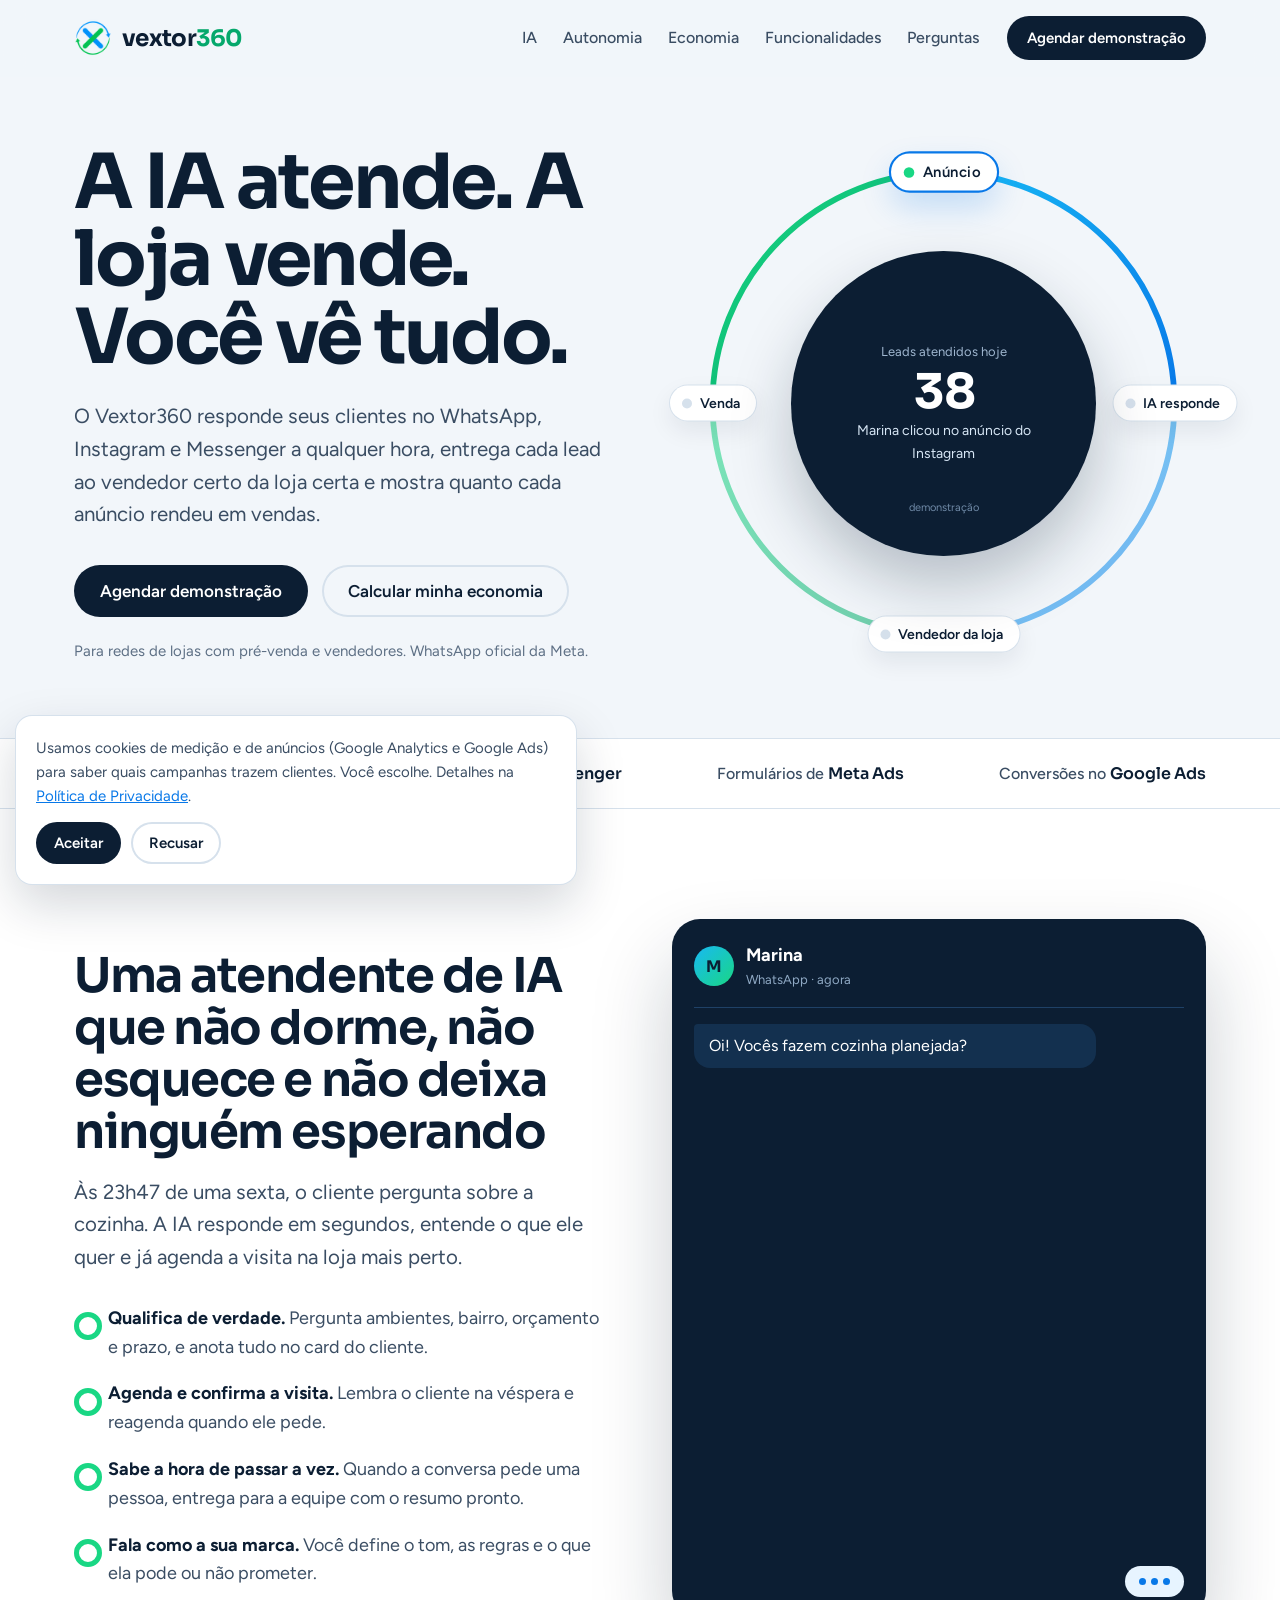
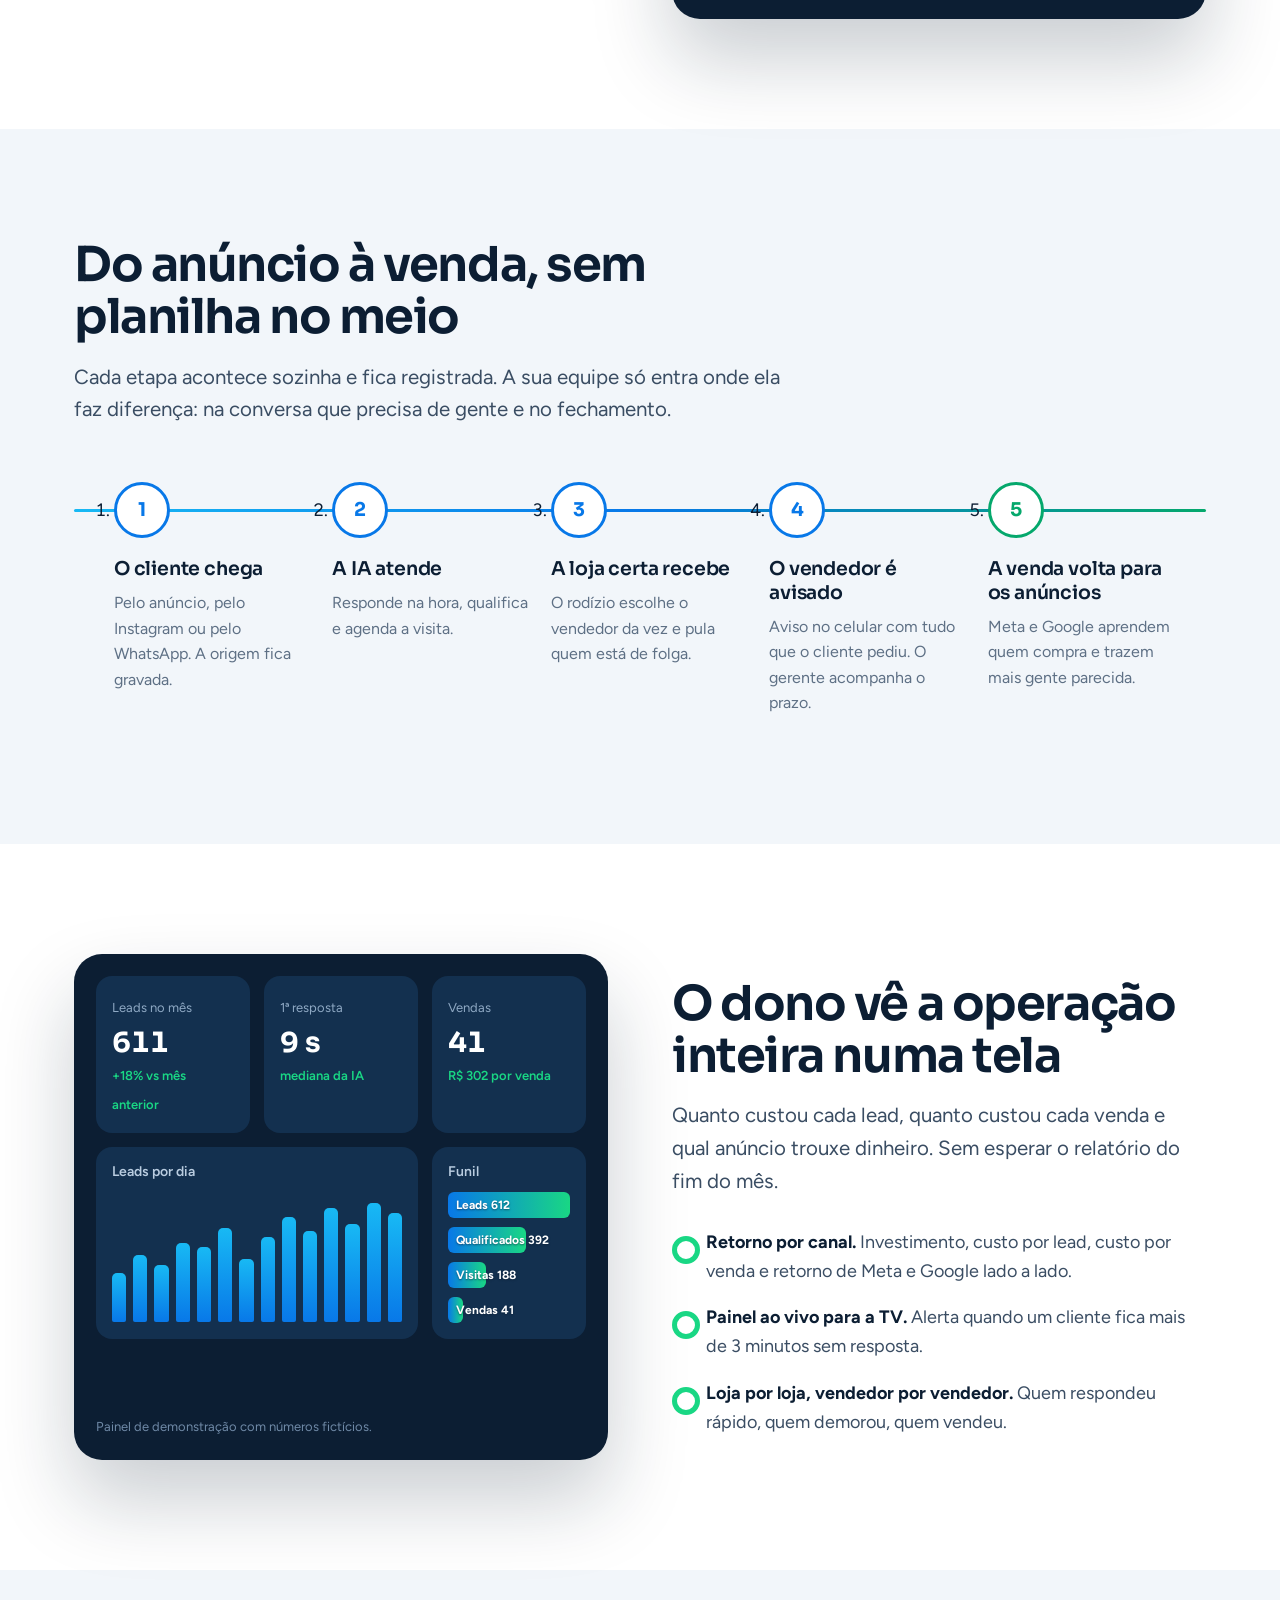
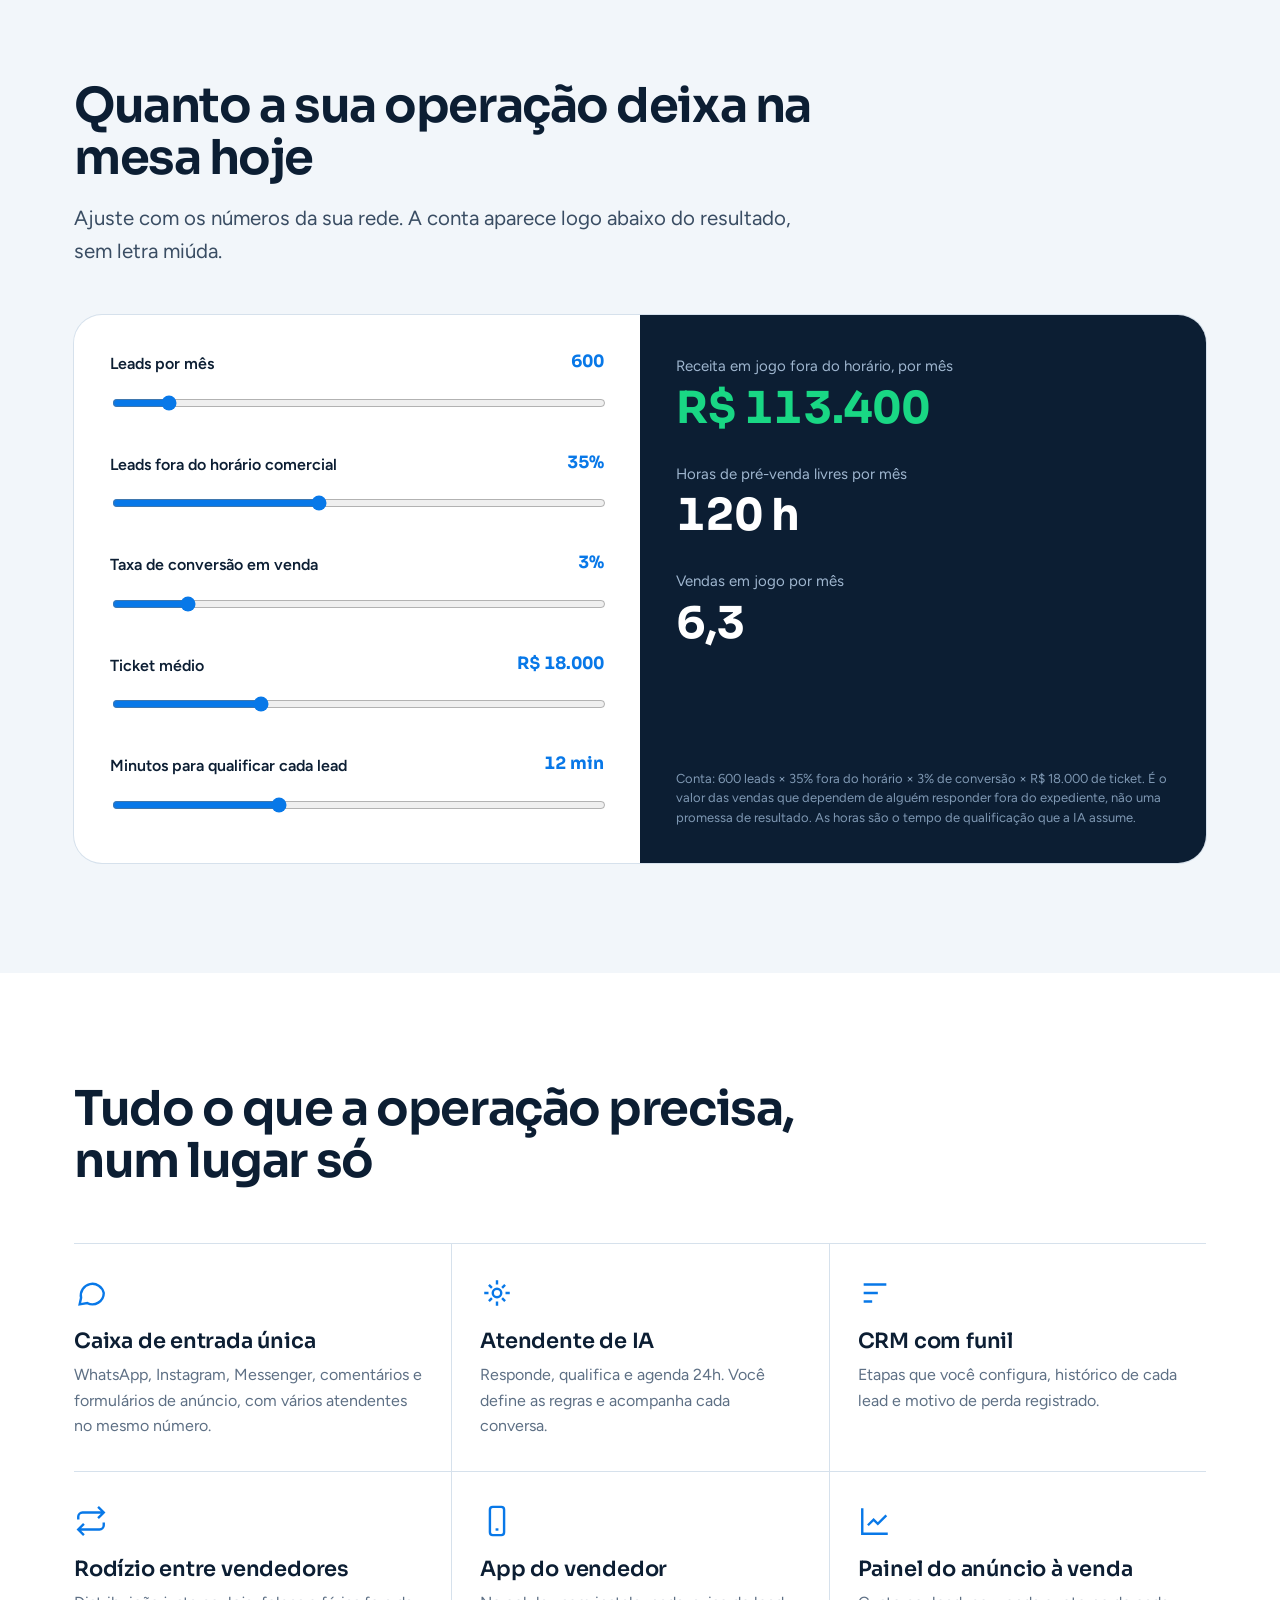
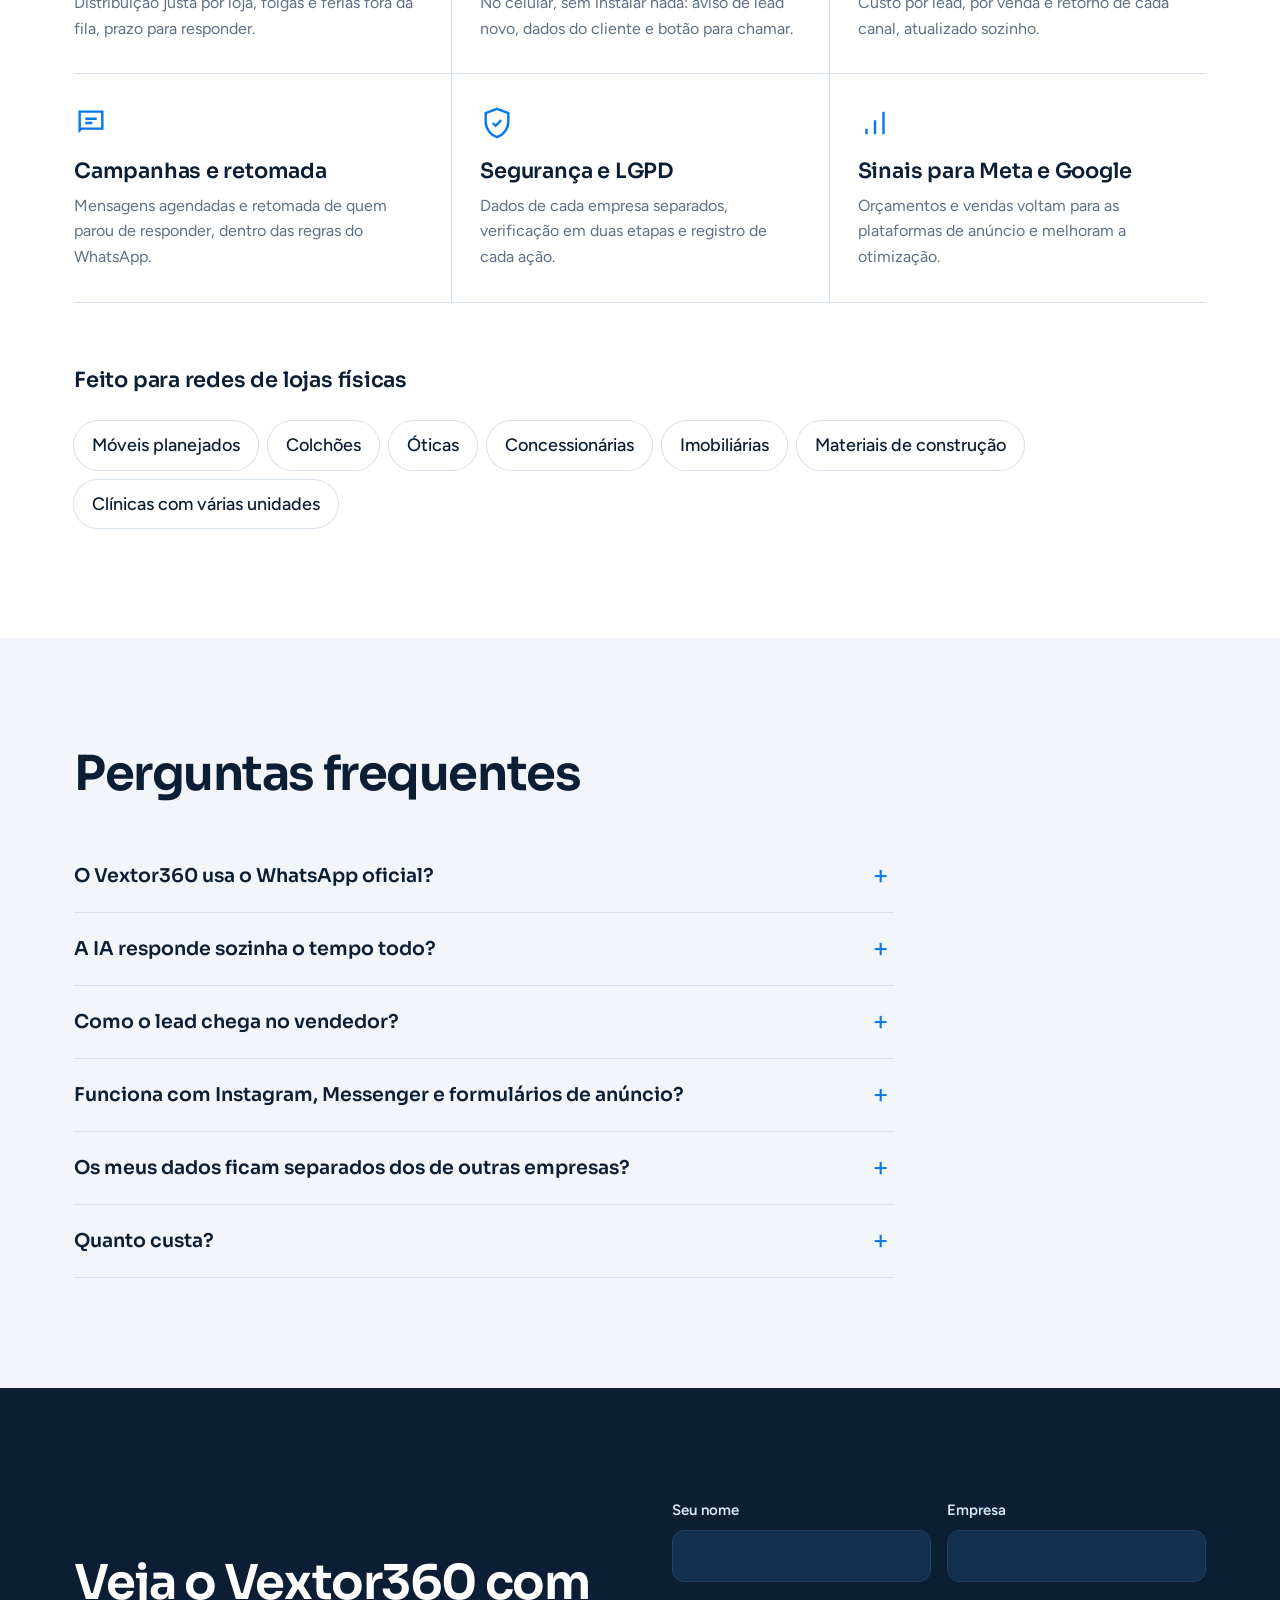
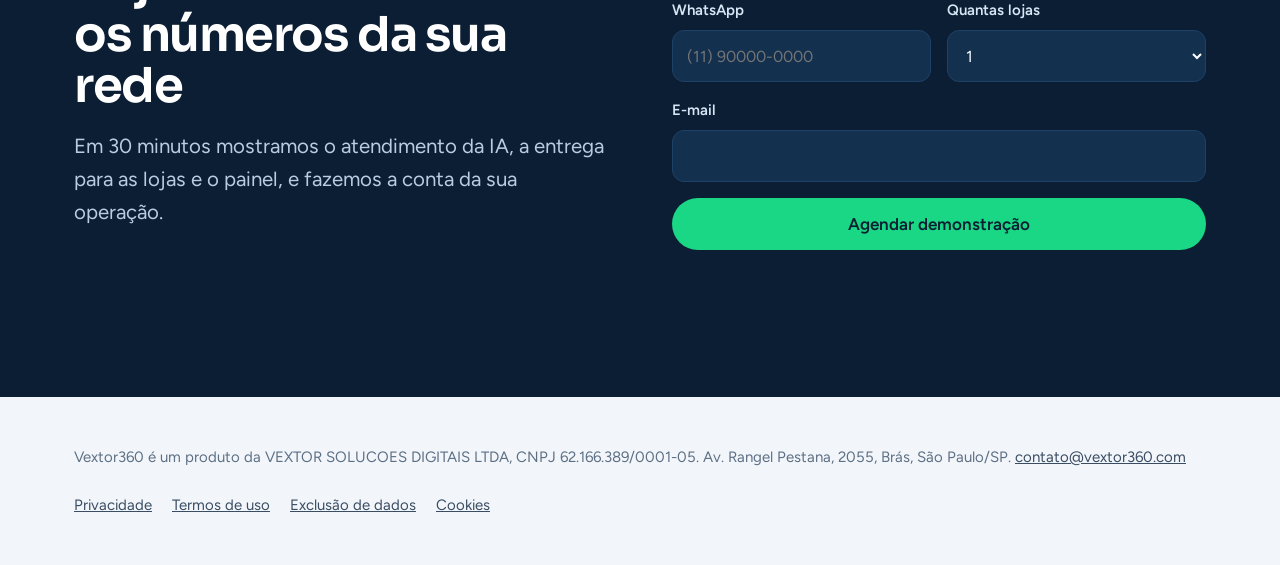
==== commit 6818904d: "Google Ads: conversão Pedido de demonstração (AW-18219153497) Co-Authored-By: Claude Opus 5.5 <norep" ====
--- a/index.html
+++ b/index.html
@@ -37,9 +37,9 @@
  ]}
 ]}
 </script>
-<script src="/medicao.js?v=1"></script>
+<script src="/medicao.js?v=4"></script>
 </head>
-<body>
+<body><noscript><iframe src="https://www.googletagmanager.com/ns.html?id=GTM-KT5S8QT5" height="0" width="0" style="display:none;visibility:hidden" title="Google Tag Manager"></iframe></noscript>
 <a class="pular" href="#conteudo">Ir para o conteúdo</a>
 
 <header class="topo" id="topo">
@@ -255,6 +255,6 @@
   <div class="acoes"><button class="bt bt-p" id="ck-sim">Aceitar</button><button class="bt bt-s" id="ck-nao">Recusar</button></div>
 </div>
 
-<script src="/site.js?v=1" defer></script>
+<script src="/site.js?v=5" defer></script>
 </body>
 </html>
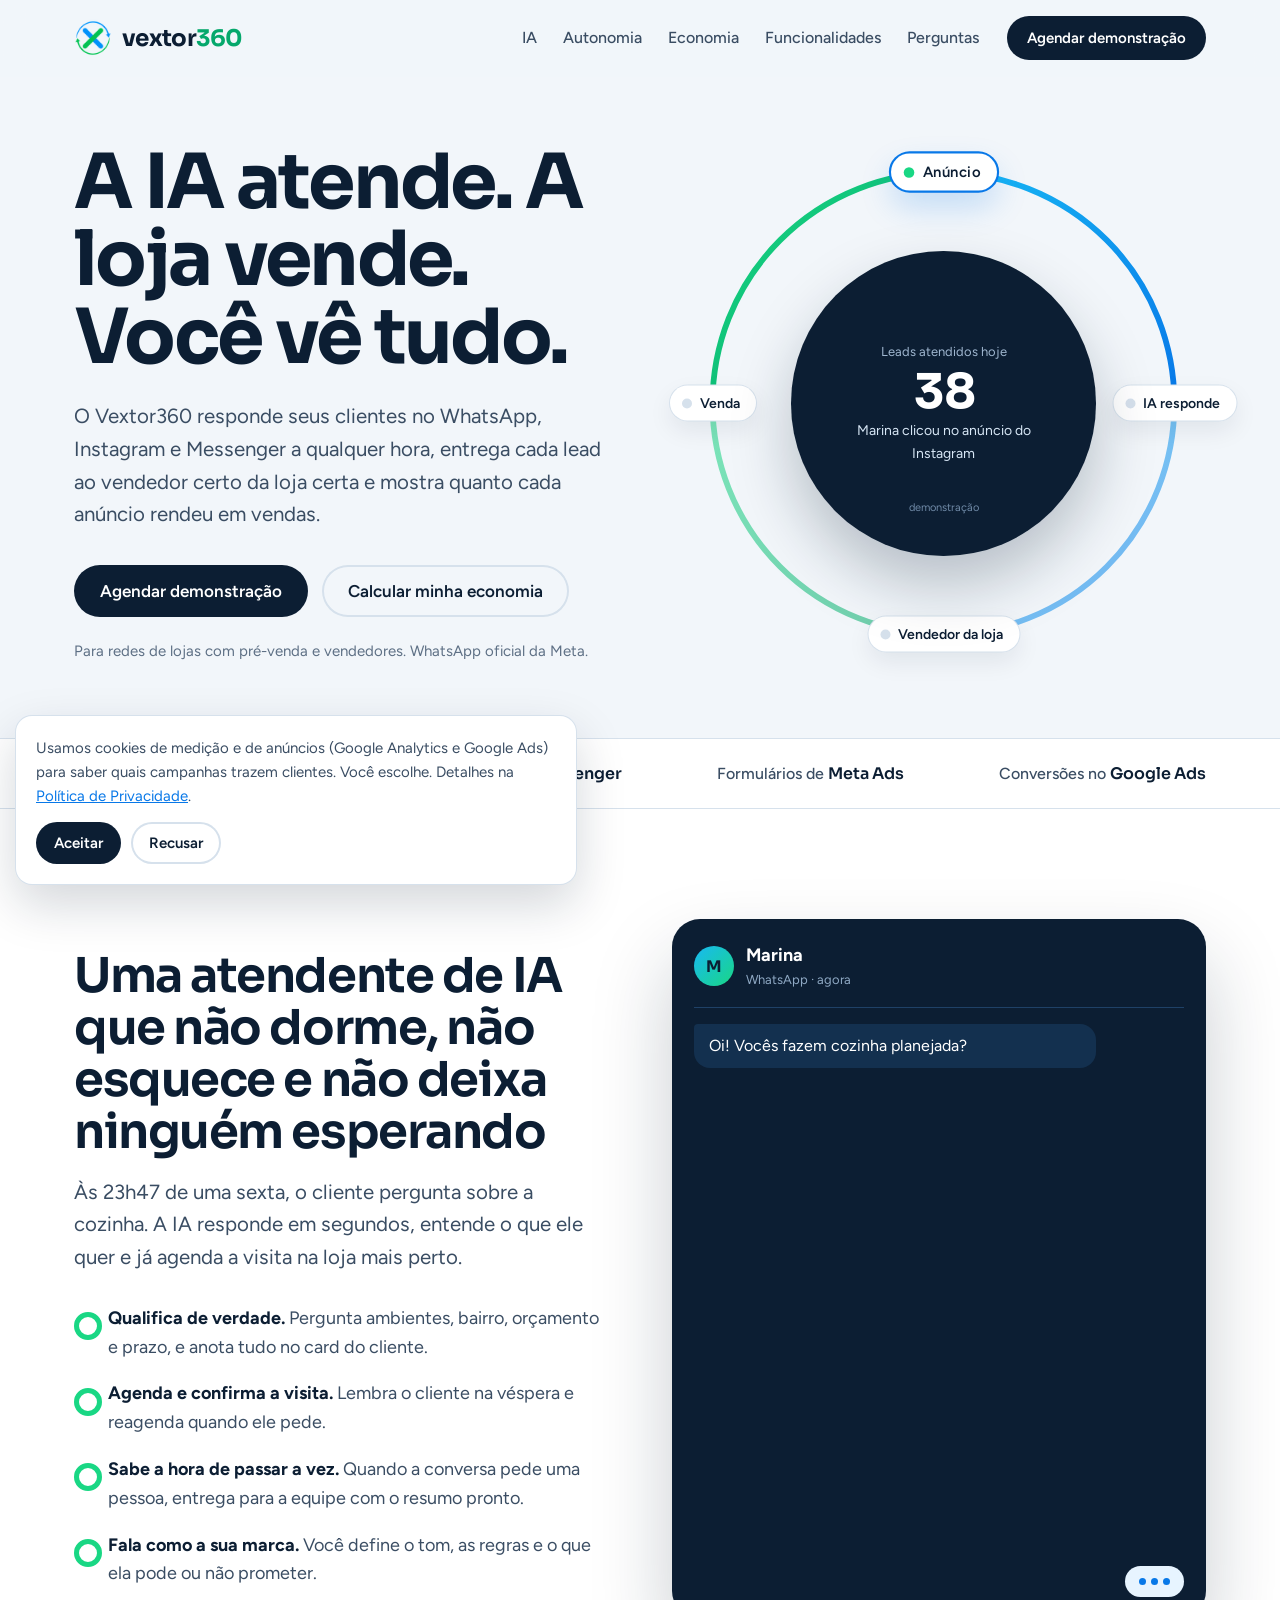
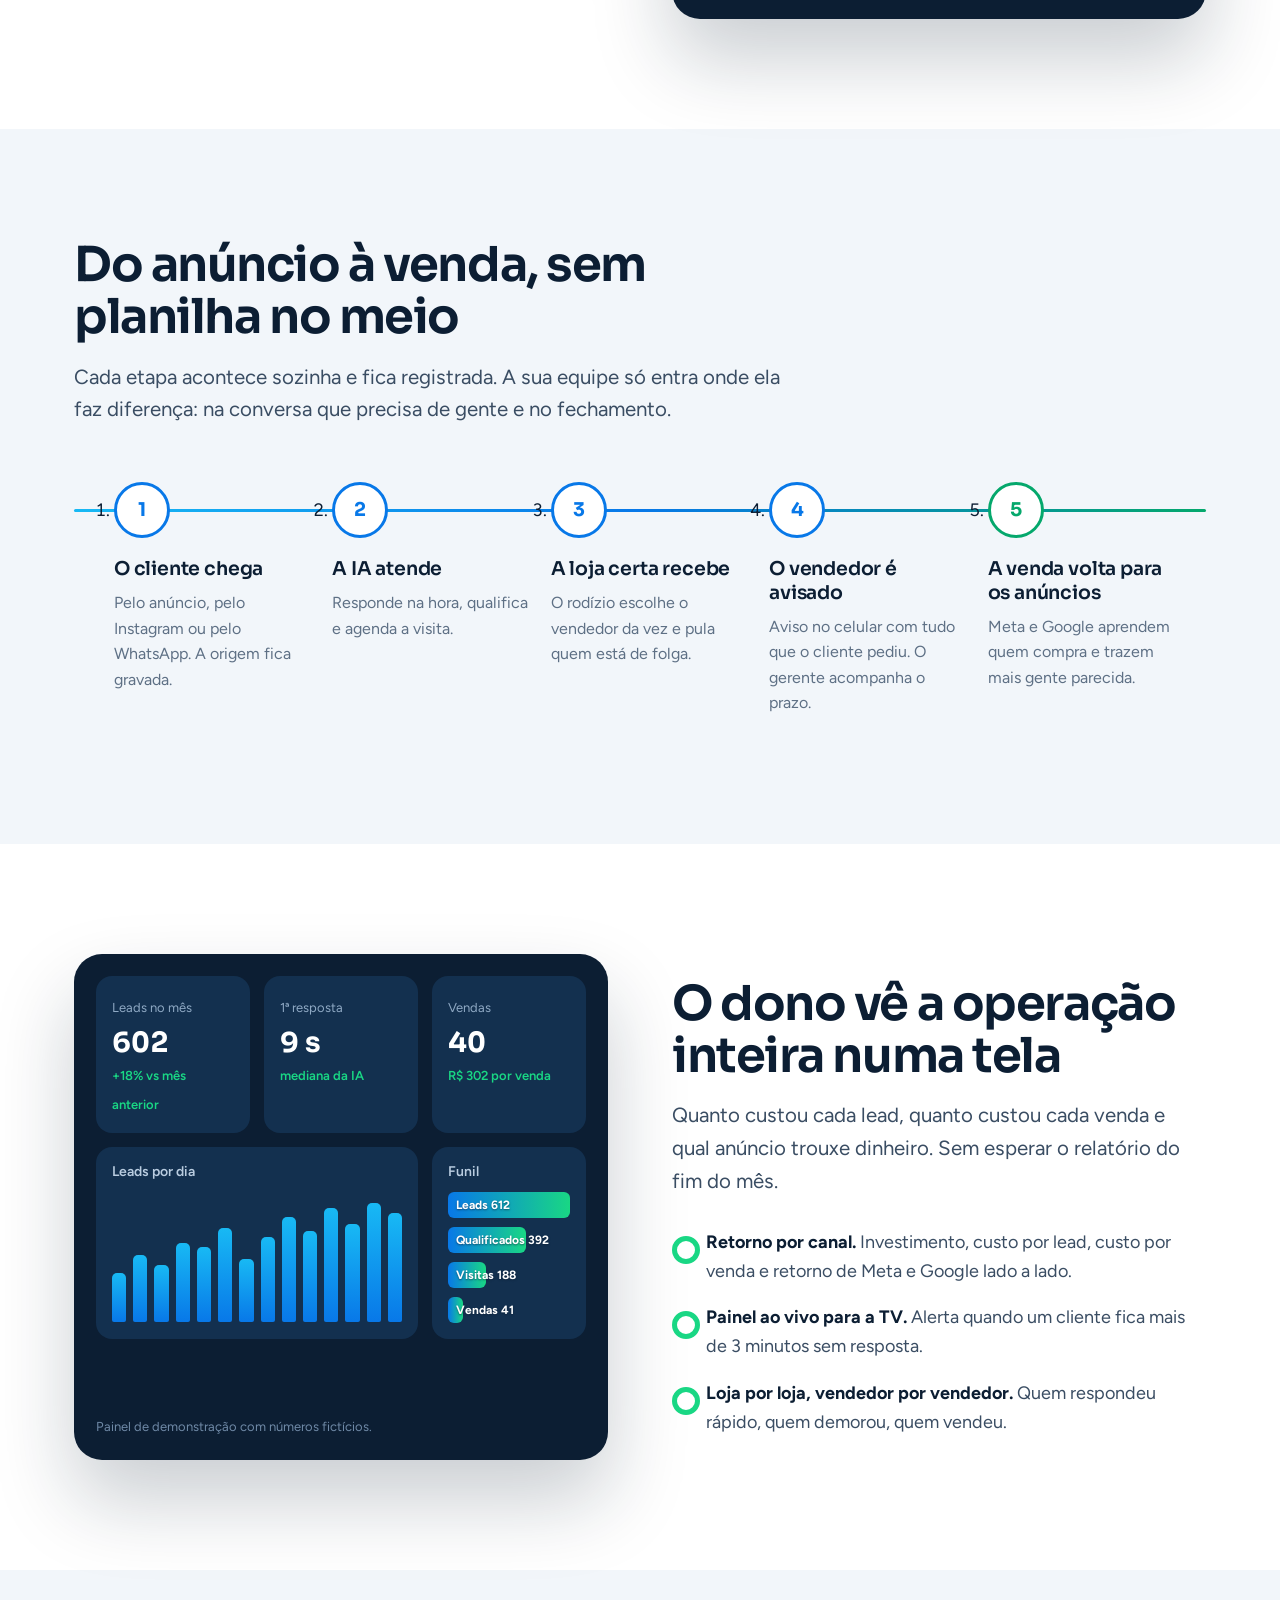
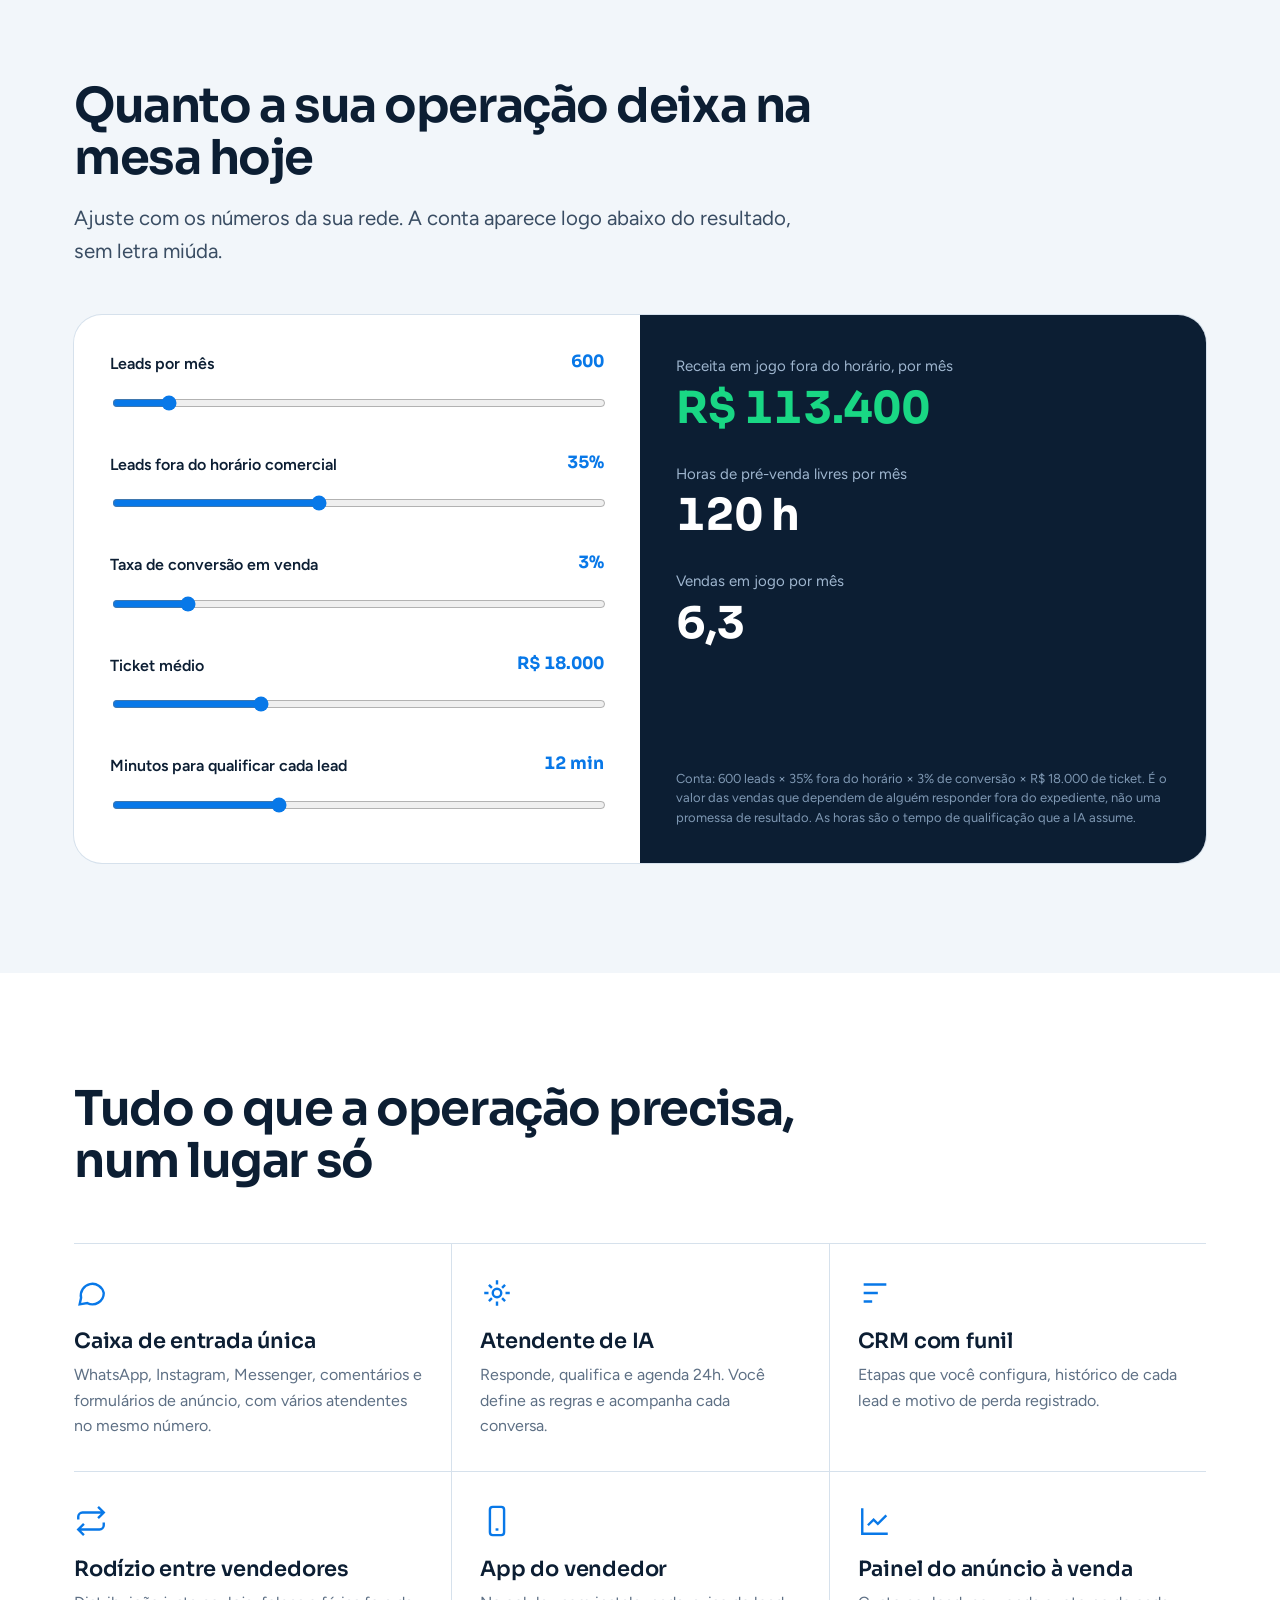
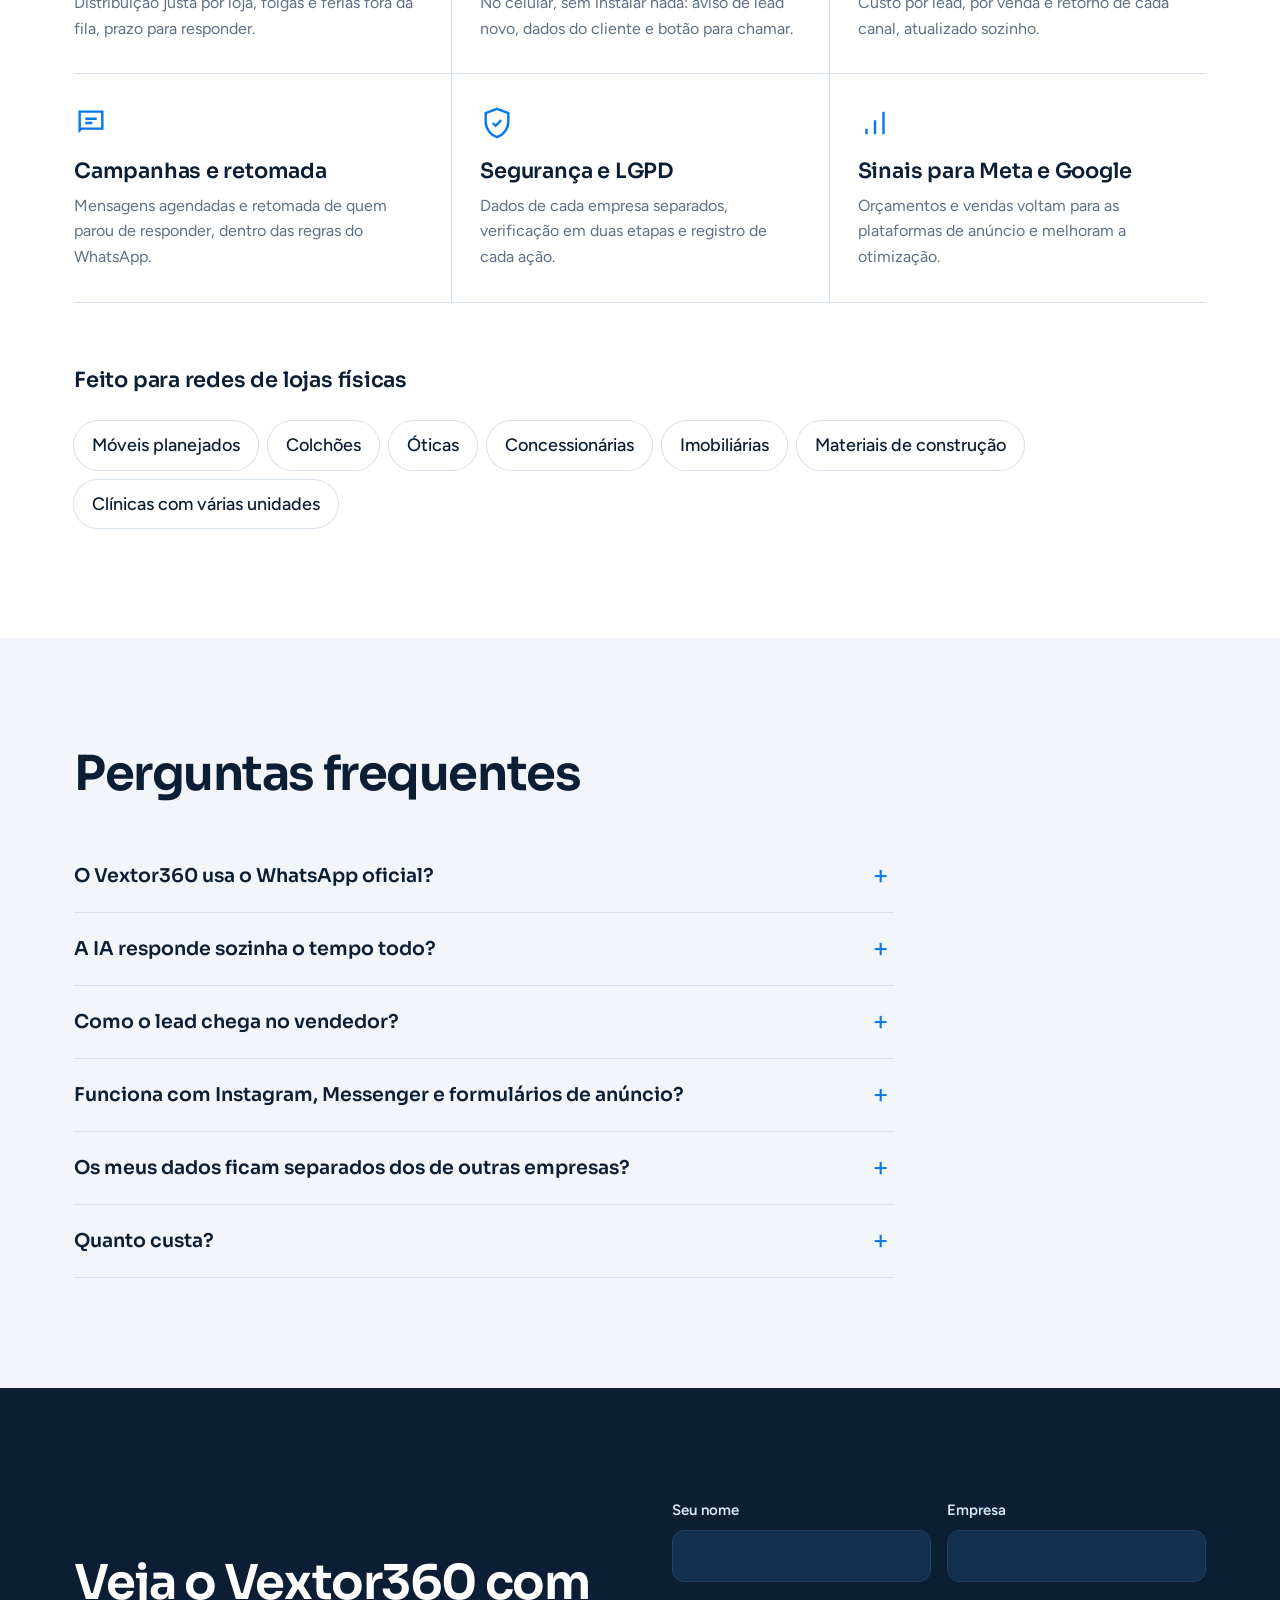
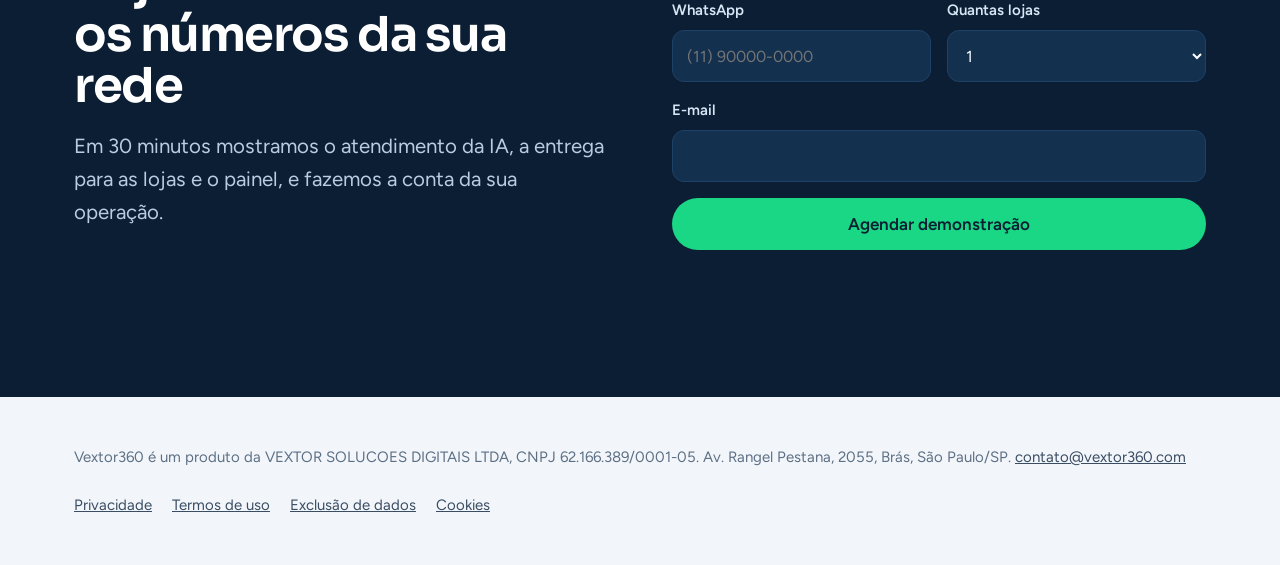
==== commit cae5a02d: "Cache: medicao.js v5 Co-Authored-By: Claude Opus 5.5 <noreply@anthropic.com> Claude-Session: https:/" ====
--- a/index.html
+++ b/index.html
@@ -37,7 +37,7 @@
  ]}
 ]}
 </script>
-<script src="/medicao.js?v=4"></script>
+<script src="/medicao.js?v=5"></script>
 </head>
 <body><noscript><iframe src="https://www.googletagmanager.com/ns.html?id=GTM-KT5S8QT5" height="0" width="0" style="display:none;visibility:hidden" title="Google Tag Manager"></iframe></noscript>
 <a class="pular" href="#conteudo">Ir para o conteúdo</a>
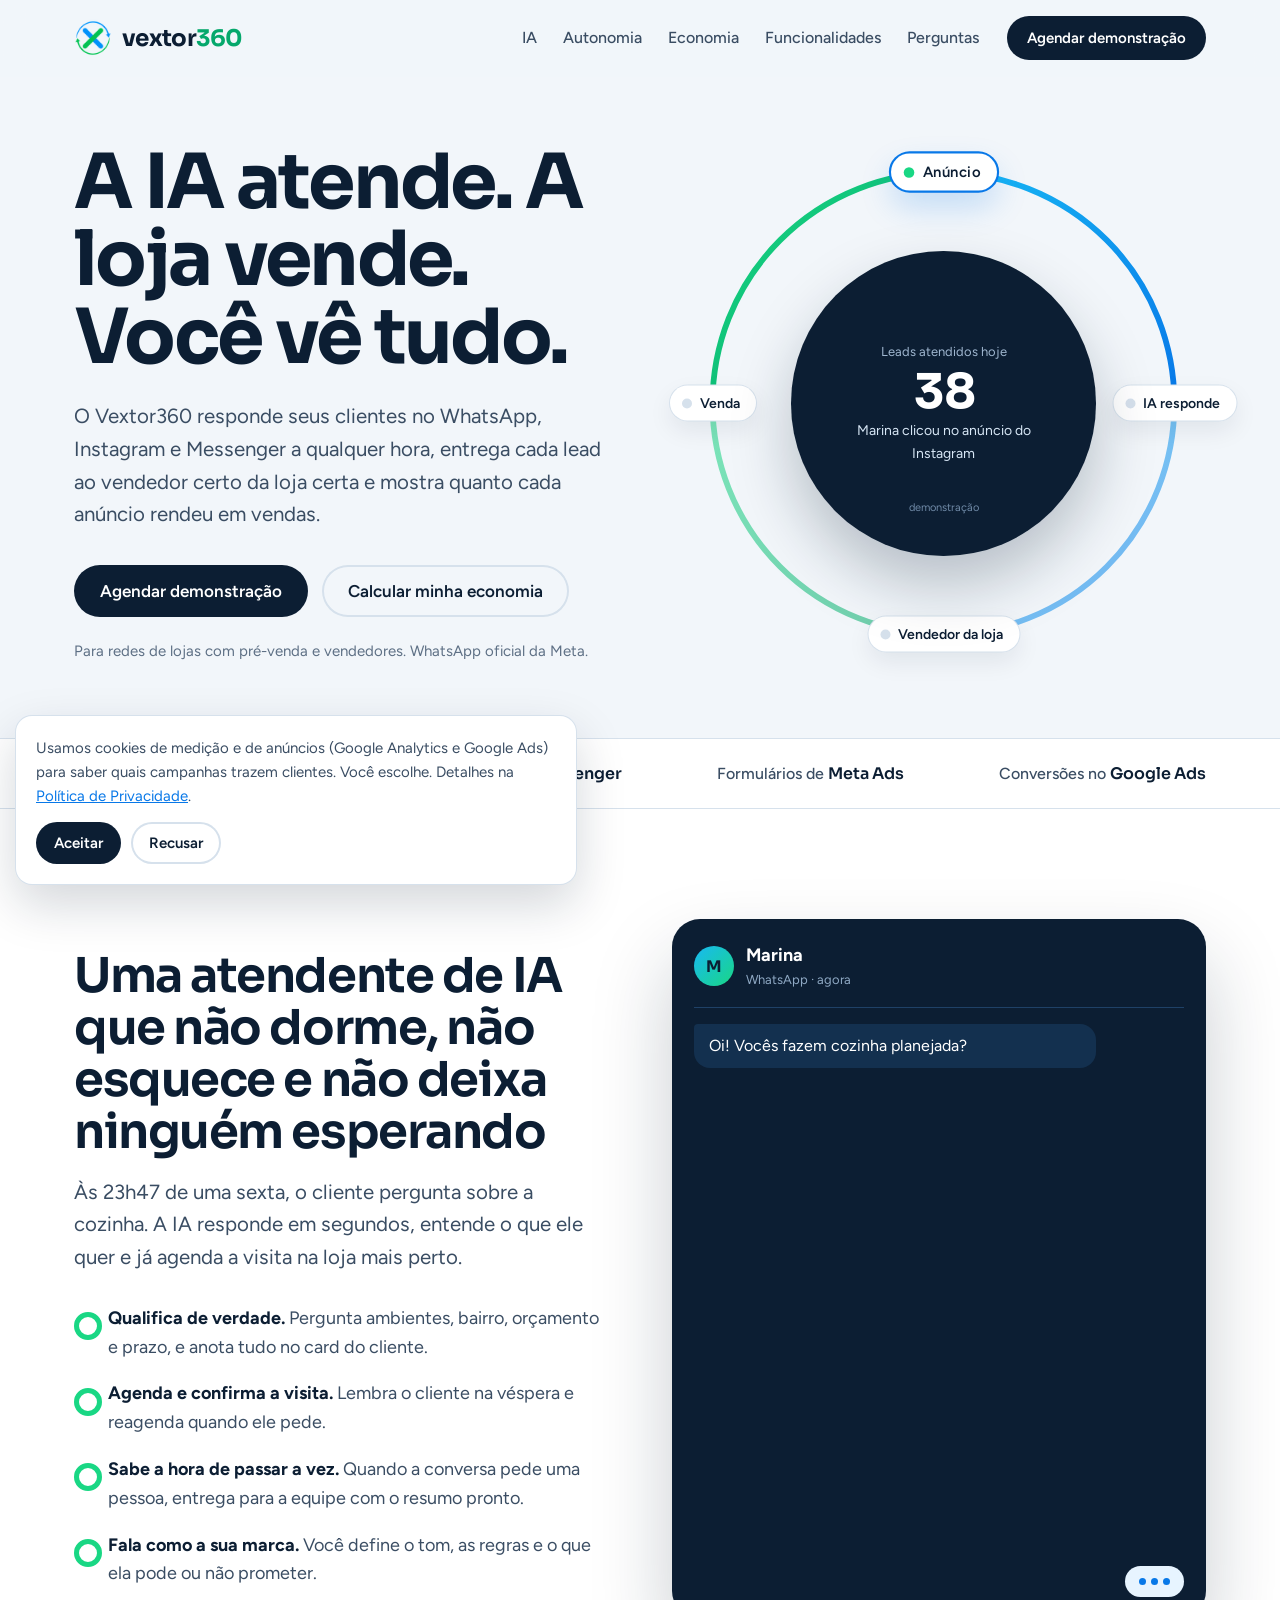
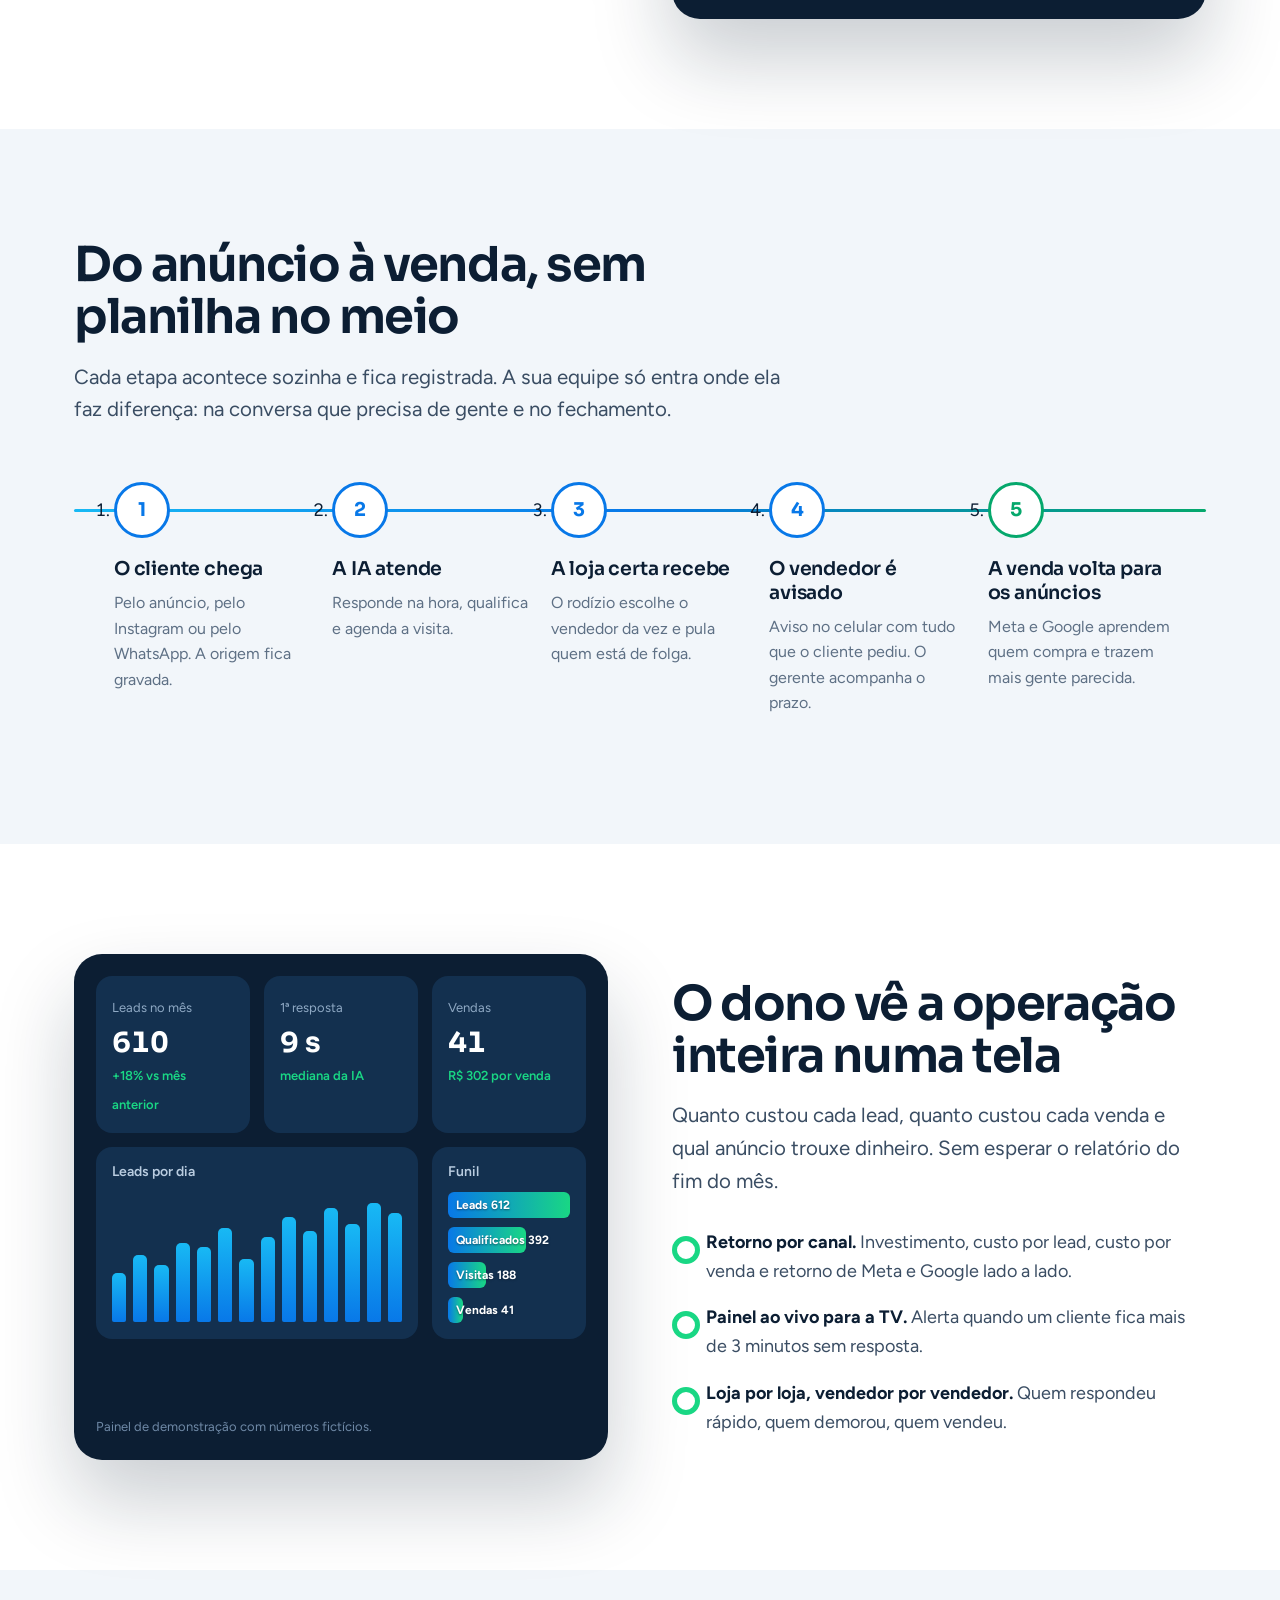
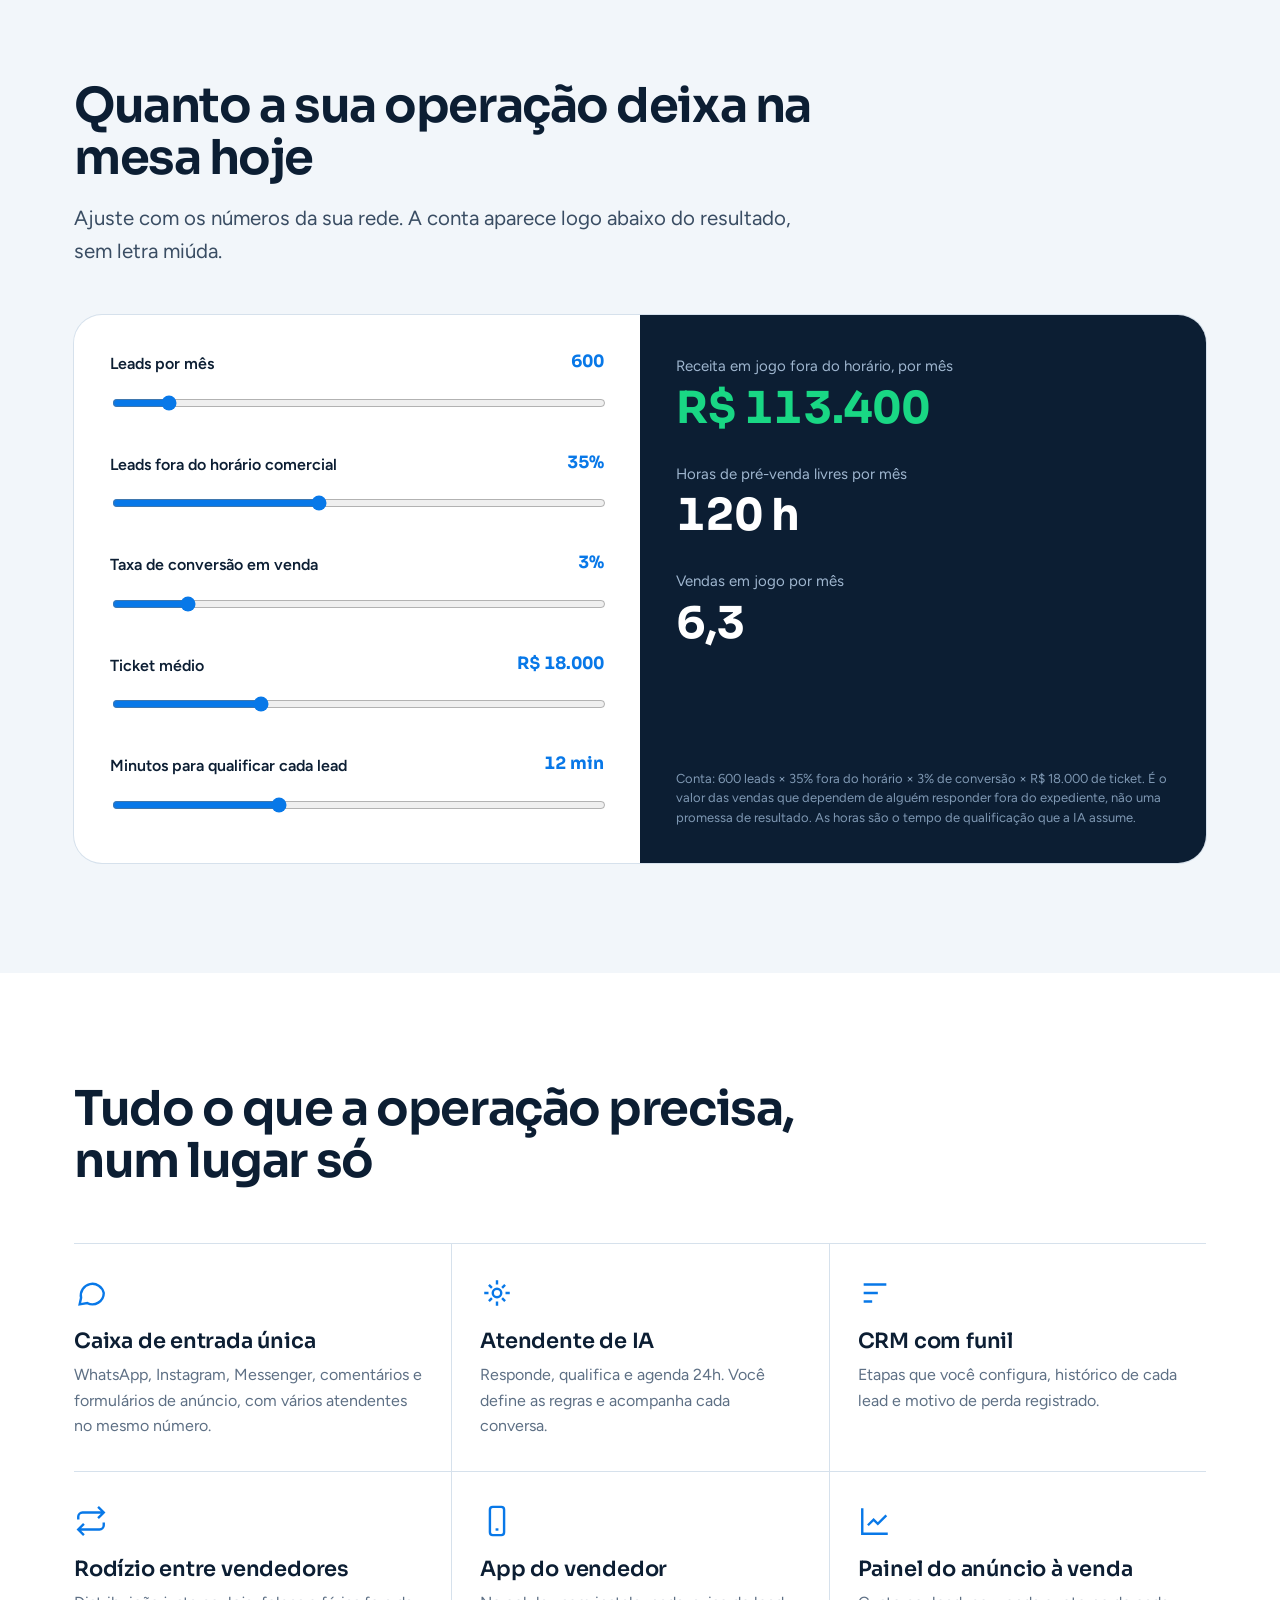
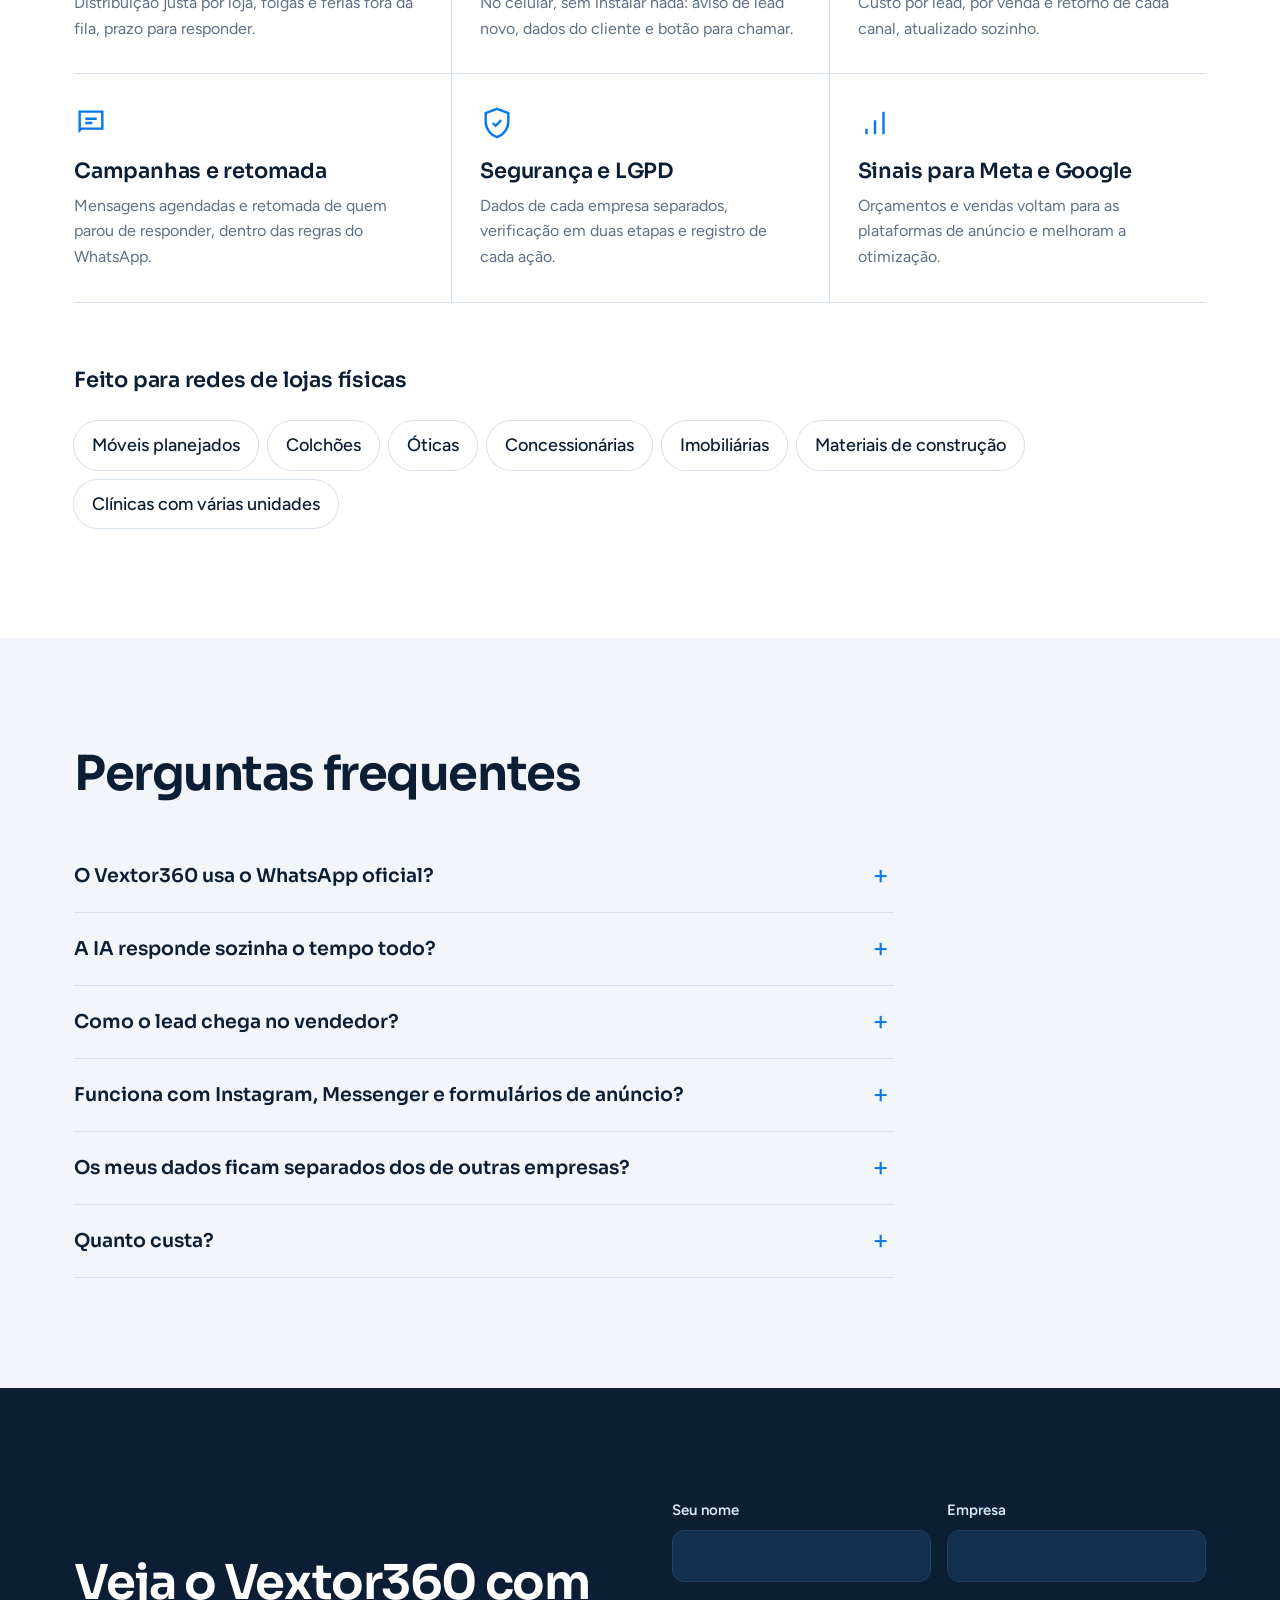
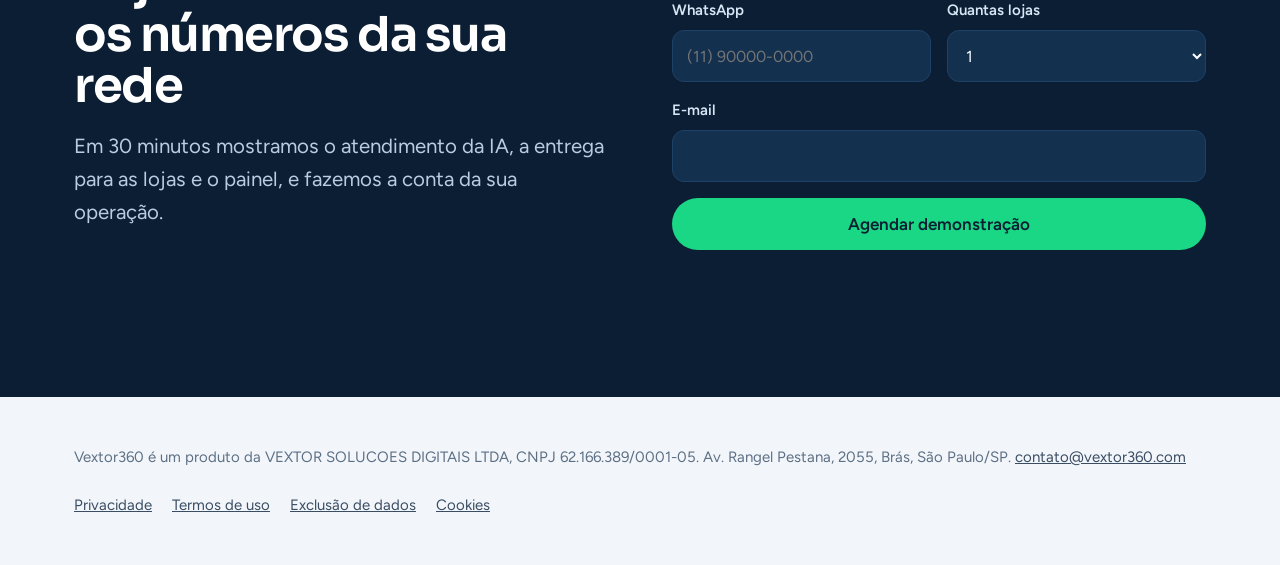
==== commit 0ea45af5: "Formulário de demonstração envia o pedido para o Vextor360 Co-Authored-By: Claude Opus 5.5 <noreply@" ====
--- a/index.html
+++ b/index.html
@@ -12,7 +12,7 @@
 <link rel="apple-touch-icon" href="/icone-192.png">
 <link rel="preload" href="/fontes/sora.woff2" as="font" type="font/woff2" crossorigin>
 <link rel="preload" href="/fontes/figtree.woff2" as="font" type="font/woff2" crossorigin>
-<link rel="stylesheet" href="/site.css?v=3">
+<link rel="stylesheet" href="/site.css?v=4">
 <meta property="og:type" content="website">
 <meta property="og:locale" content="pt_BR">
 <meta property="og:site_name" content="Vextor360">
@@ -236,6 +236,7 @@
       <label>WhatsApp<input name="whatsapp" type="tel" autocomplete="tel" inputmode="tel" required placeholder="(11) 90000-0000"></label>
       <label>Quantas lojas<select name="lojas"><option>1</option><option>2 a 5</option><option>6 a 15</option><option>Mais de 15</option></select></label>
       <label class="larga">E-mail<input name="email" type="email" autocomplete="email" required></label>
+      <label class="isca" aria-hidden="true">Site<input name="site" tabindex="-1" autocomplete="off"></label>
       <button class="bt larga" type="submit">Agendar demonstração</button>
       <p class="msg-form" id="msg-form" role="status"></p>
     </form>
@@ -255,6 +256,6 @@
   <div class="acoes"><button class="bt bt-p" id="ck-sim">Aceitar</button><button class="bt bt-s" id="ck-nao">Recusar</button></div>
 </div>
 
-<script src="/site.js?v=5" defer></script>
+<script src="/site.js?v=6" defer></script>
 </body>
 </html>
--- a/site.css
+++ b/site.css
@@ -195,3 +195,6 @@
 .legal .fraco{color:var(--fraco);font-size:14px}
 
 @media (prefers-reduced-motion:reduce){*{transition:none!important;animation:none!important;scroll-behavior:auto!important}}
+
+/* campo isca para robôs (formulário de demonstração) */
+.isca { position: absolute; left: -9999px; width: 1px; height: 1px; overflow: hidden; }
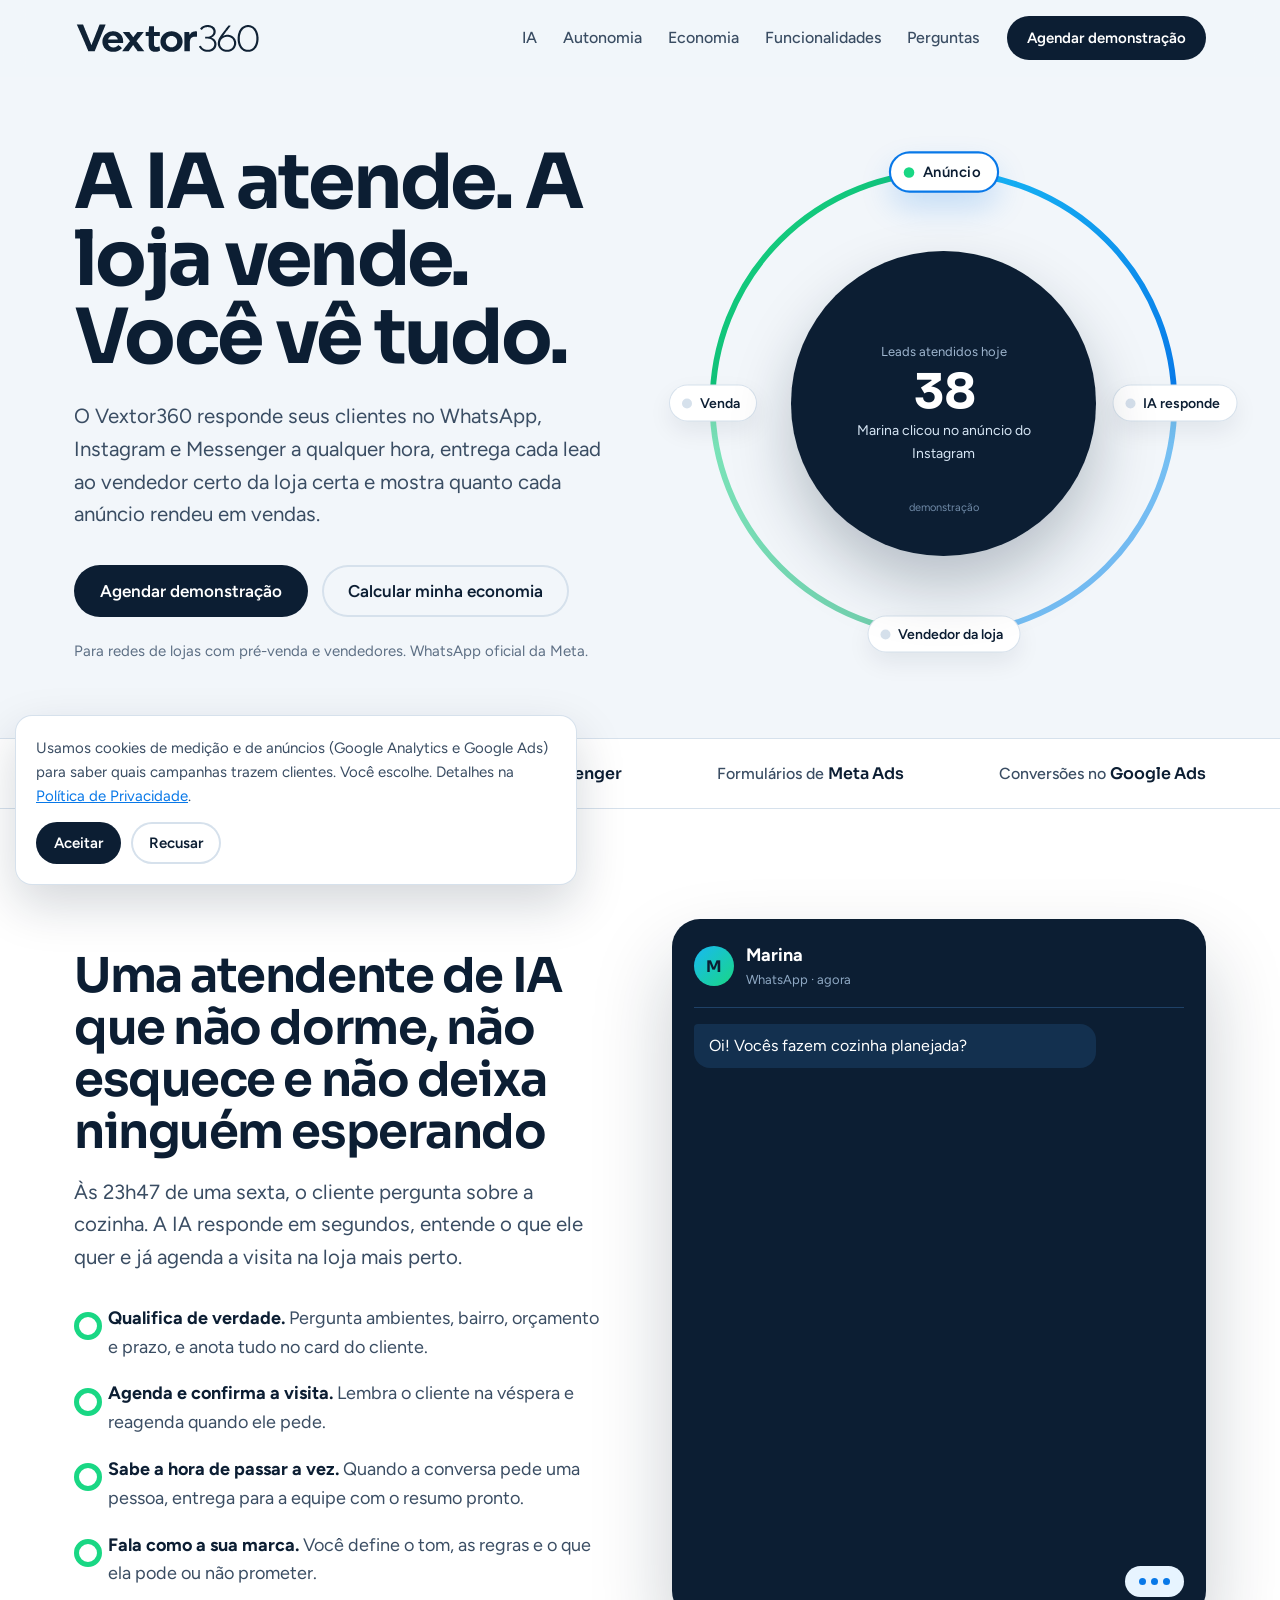
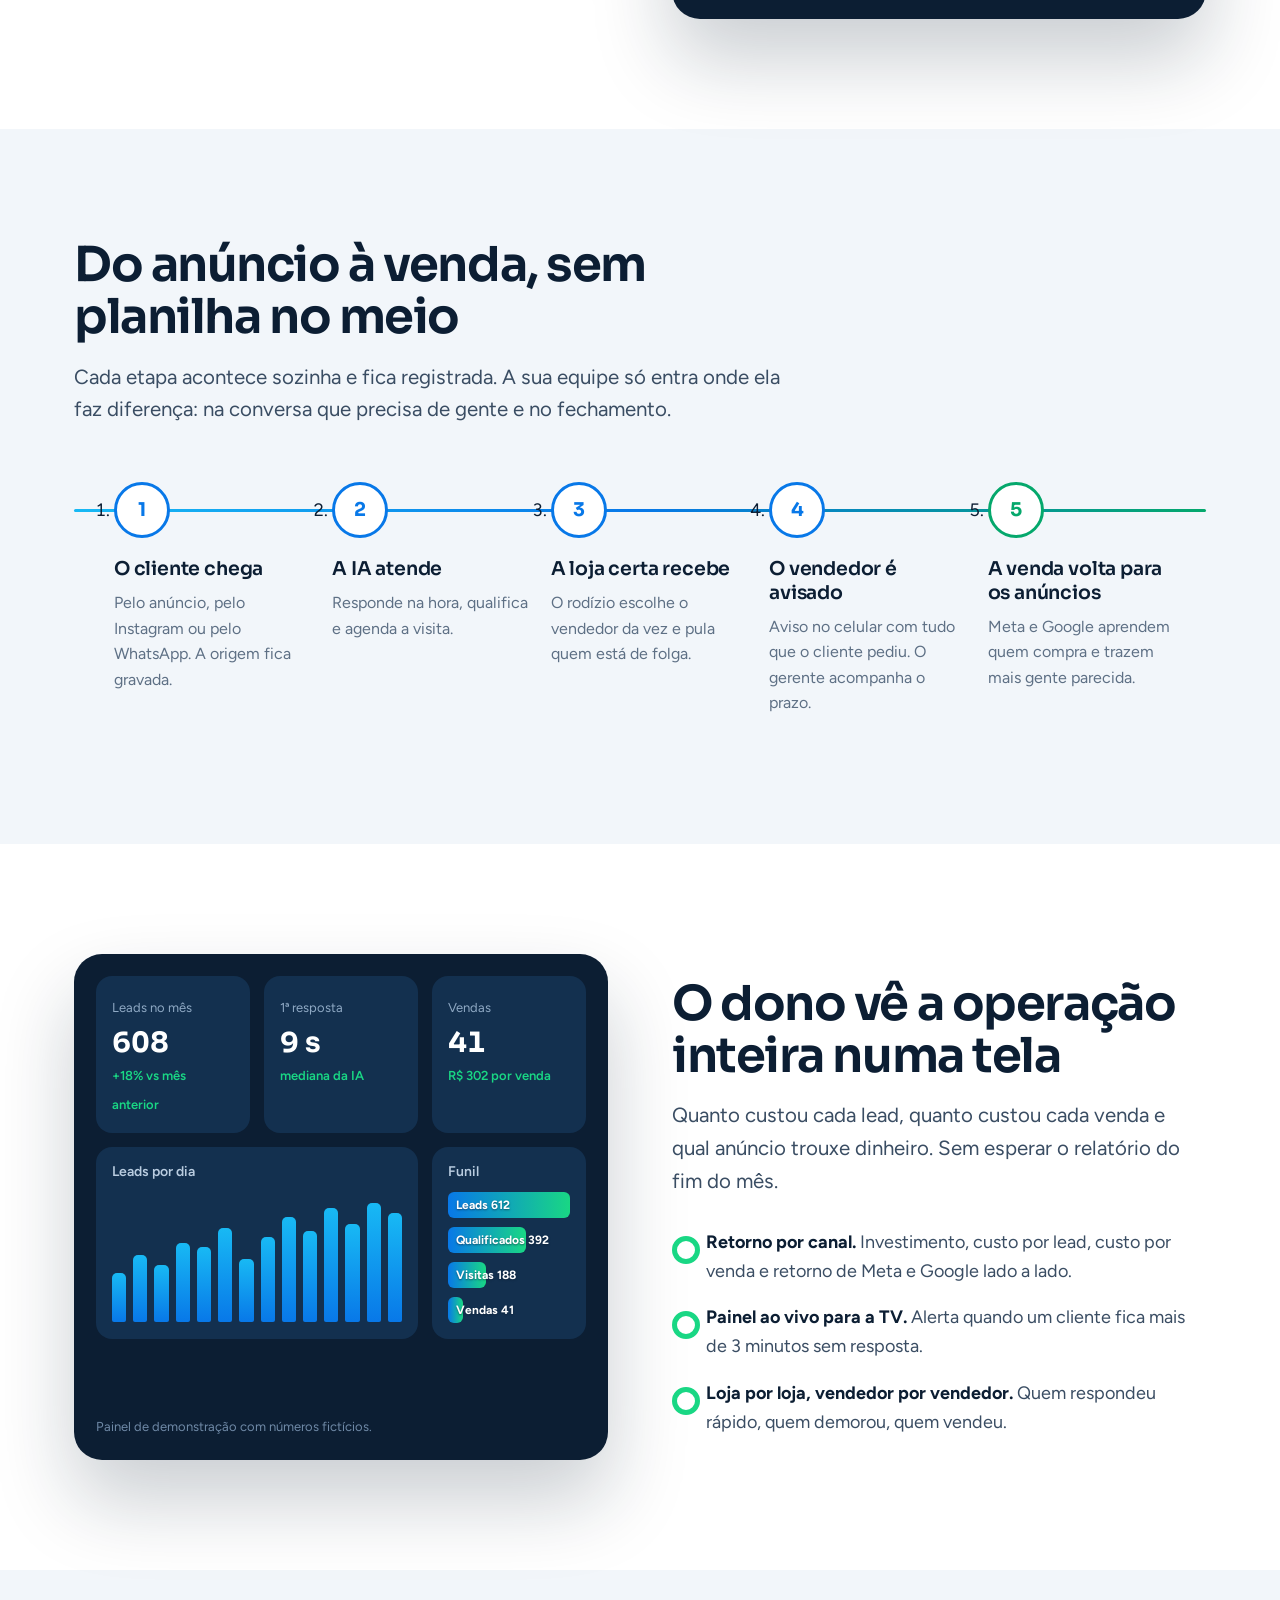
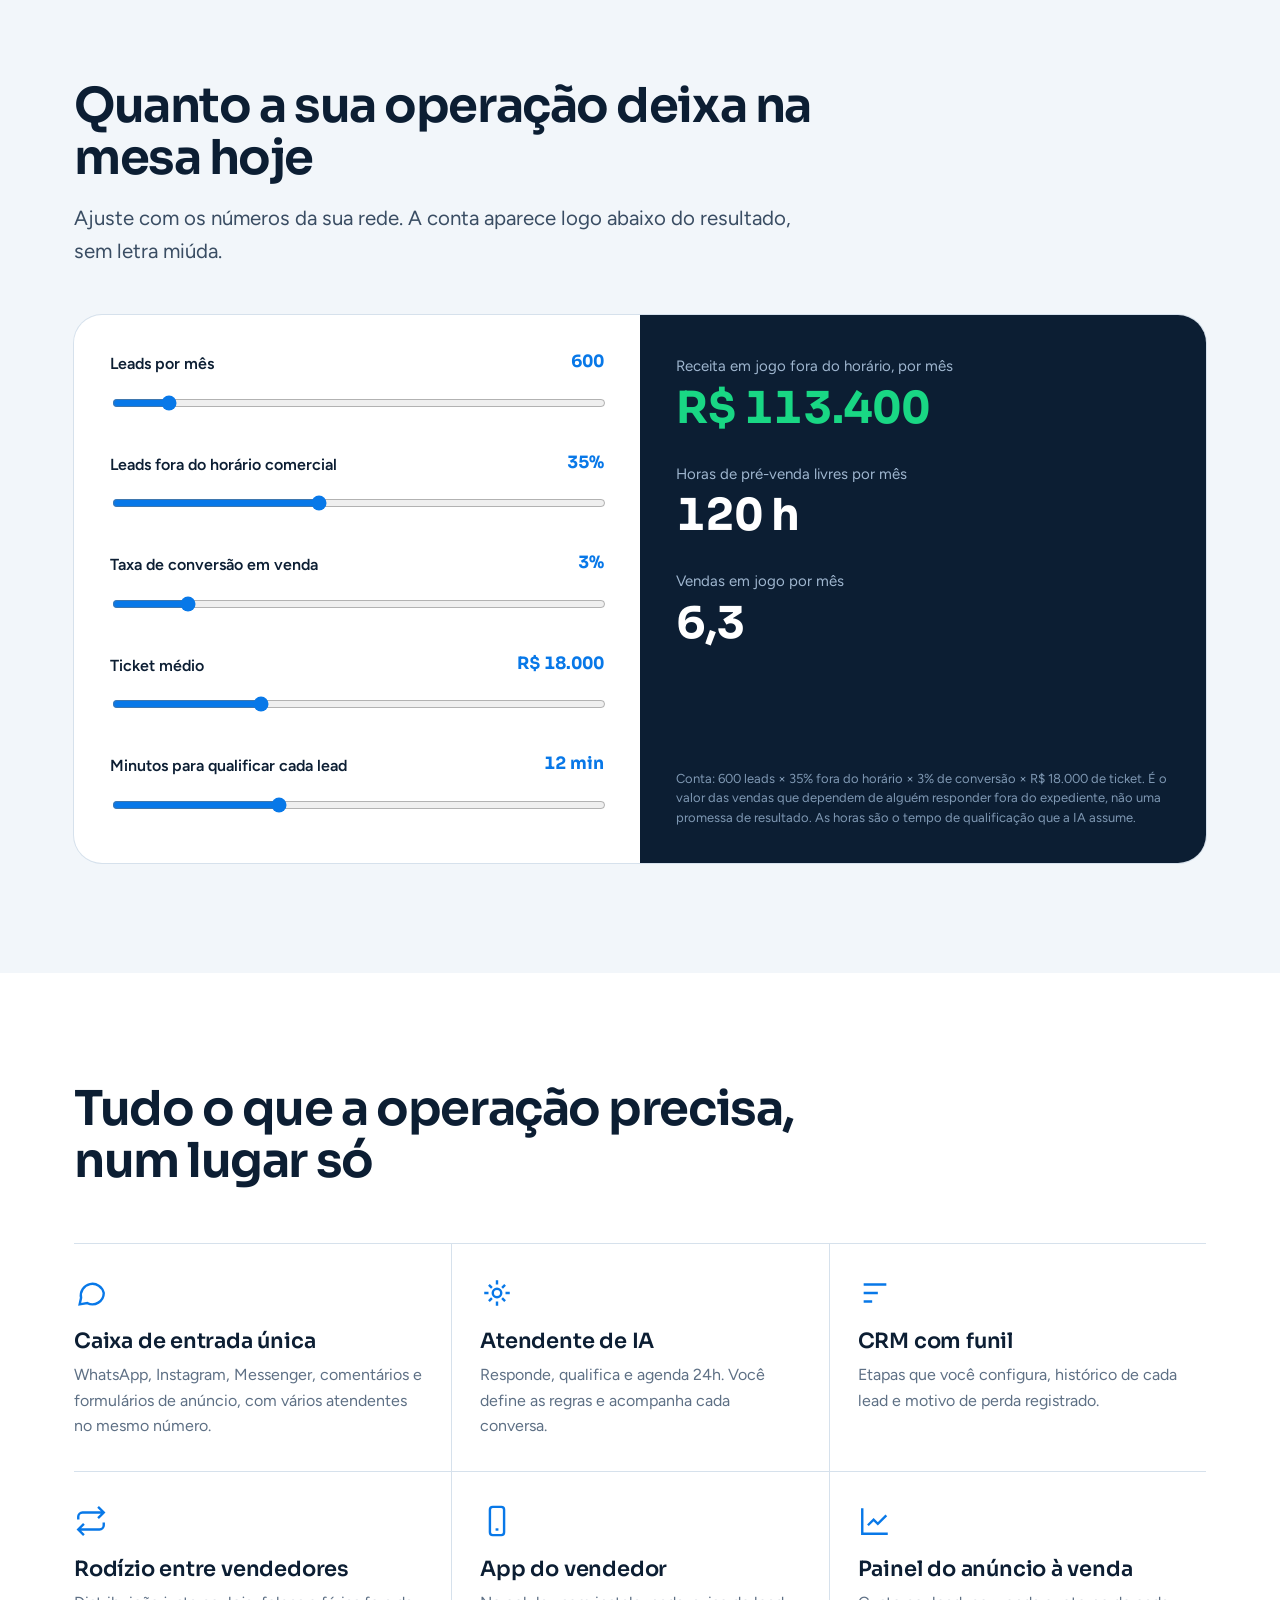
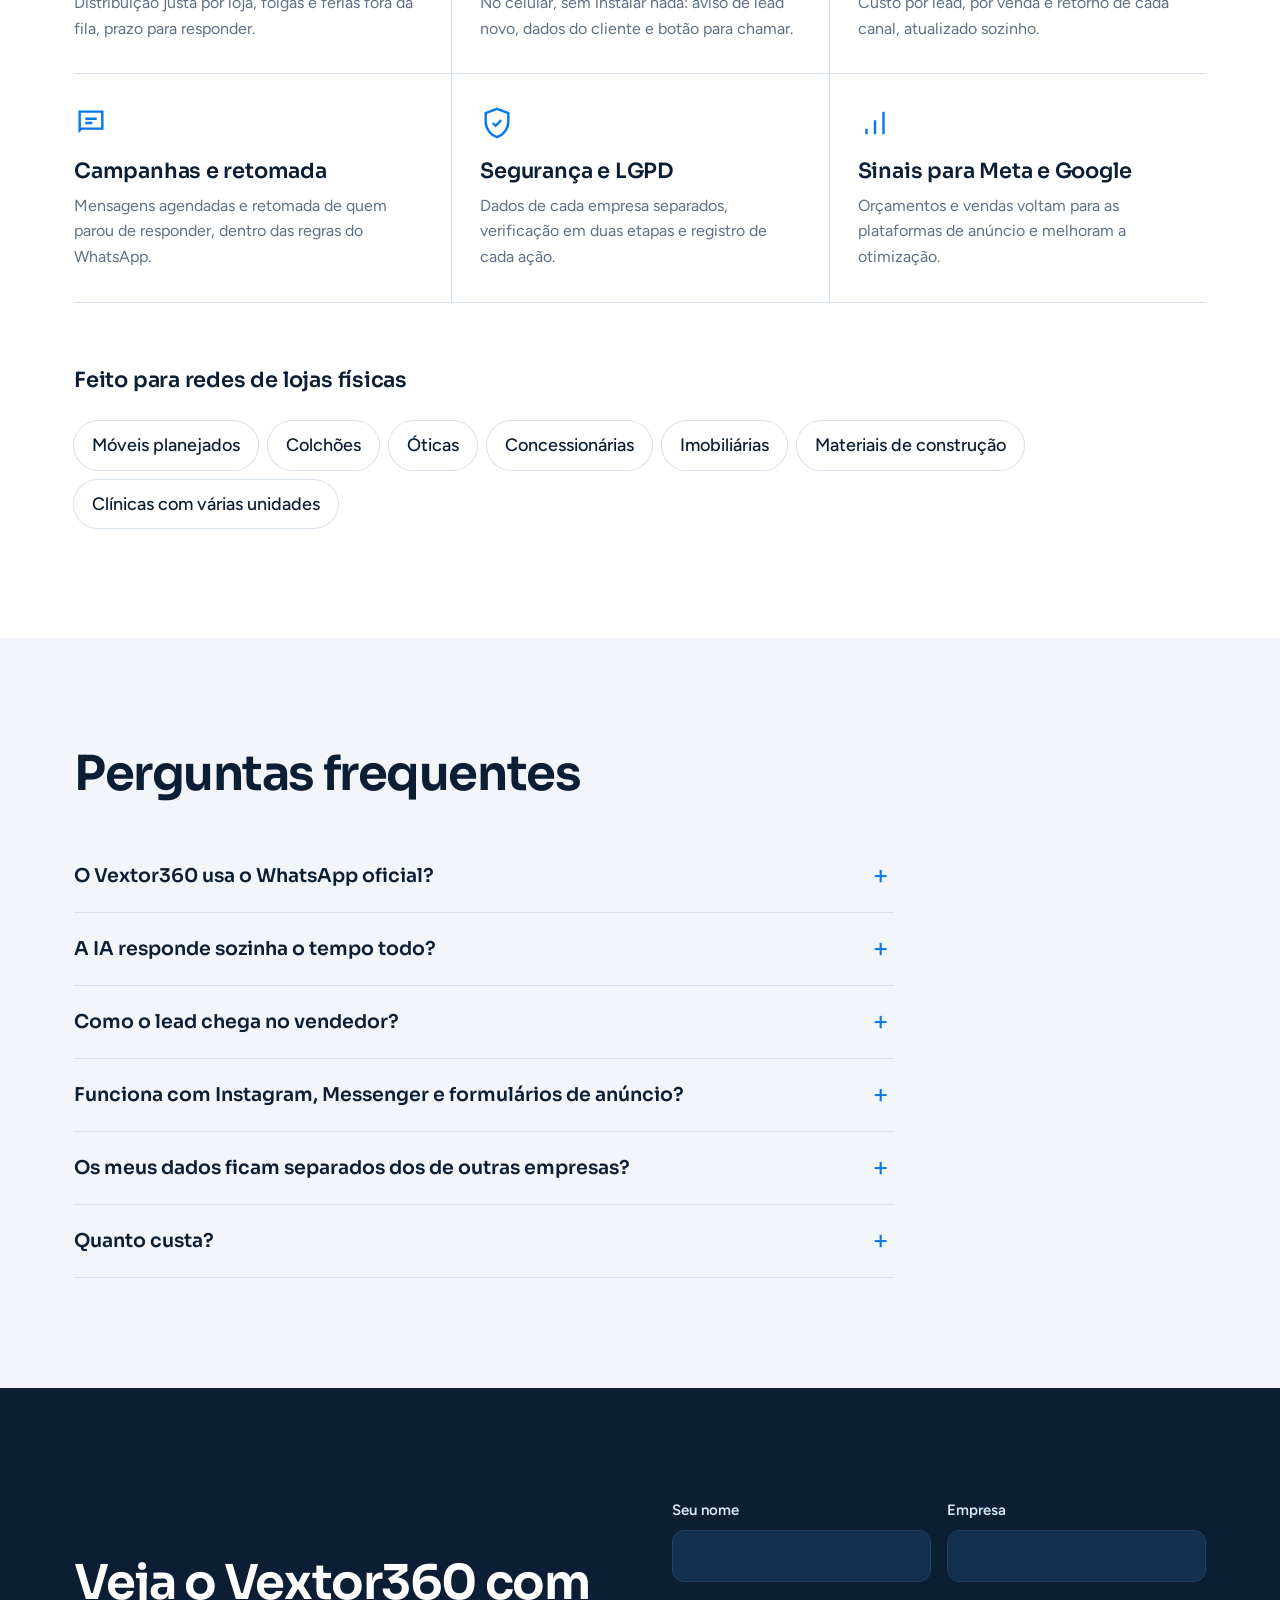
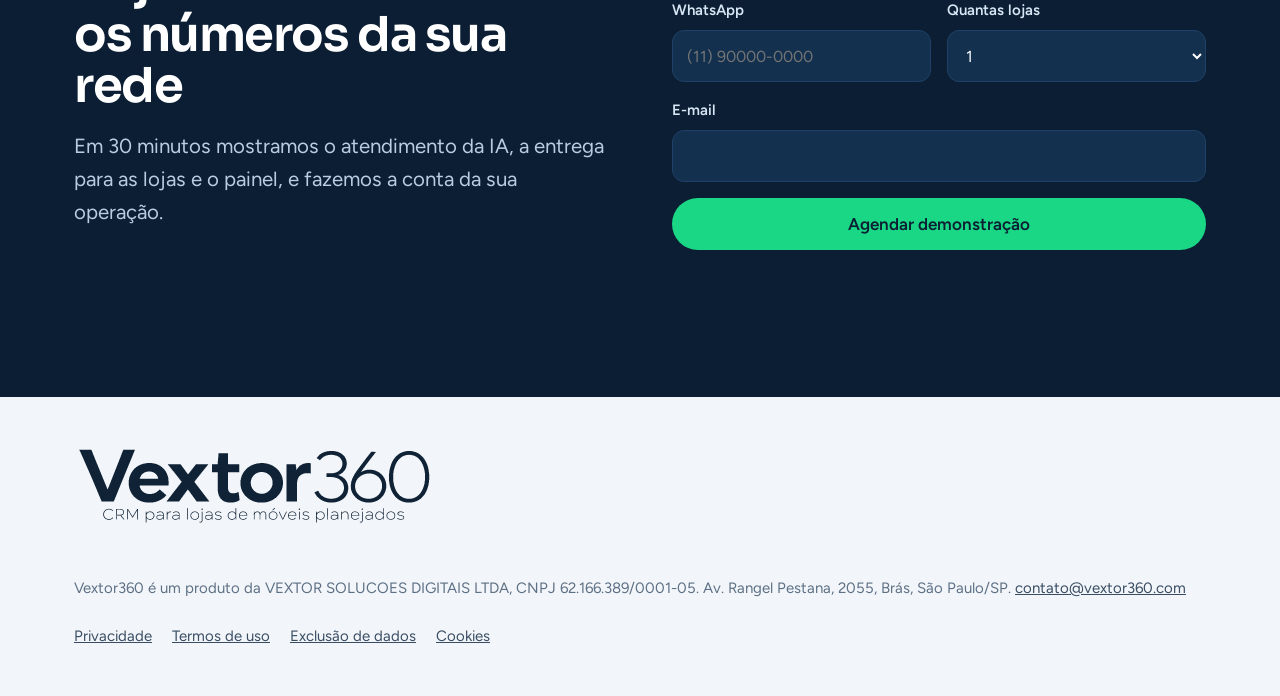
==== commit 1d40db95: "Aplica a marca nova do Vextor360 (manual v1.1) - Topo: versão compacta; rodapé: assinatura principal" ====
--- a/index.html
+++ b/index.html
@@ -7,12 +7,12 @@
 <meta name="description" content="Atendimento com inteligência artificial 24h no WhatsApp, Instagram e Messenger, lead entregue ao vendedor certo da loja certa e painel do anúncio até a venda. Para redes de lojas físicas.">
 <link rel="canonical" href="https://vextor360.com/">
 <meta name="robots" content="index, follow, max-image-preview:large">
-<meta name="theme-color" content="#0C1E33">
-<link rel="icon" href="/icone-192.png" type="image/png">
-<link rel="apple-touch-icon" href="/icone-192.png">
+<meta name="theme-color" content="#102235">
+<link rel="icon" href="/favicon.ico" sizes="any"><link rel="apple-touch-icon" href="/apple-touch-icon.png">
+
 <link rel="preload" href="/fontes/sora.woff2" as="font" type="font/woff2" crossorigin>
 <link rel="preload" href="/fontes/figtree.woff2" as="font" type="font/woff2" crossorigin>
-<link rel="stylesheet" href="/site.css?v=4">
+<link rel="stylesheet" href="/site.css?v=5">
 <meta property="og:type" content="website">
 <meta property="og:locale" content="pt_BR">
 <meta property="og:site_name" content="Vextor360">
@@ -24,7 +24,7 @@
 <meta name="twitter:card" content="summary_large_image">
 <script type="application/ld+json">
 {"@context":"https://schema.org","@graph":[
- {"@type":"Organization","@id":"https://vextor360.com/#org","name":"Vextor360","legalName":"VEXTOR SOLUCOES DIGITAIS LTDA","url":"https://vextor360.com/","logo":"https://vextor360.com/icone-192.png","email":"contato@vextor360.com","taxID":"62.166.389/0001-05","address":{"@type":"PostalAddress","streetAddress":"Av. Rangel Pestana, 2055","addressLocality":"São Paulo","addressRegion":"SP","postalCode":"03001-000","addressCountry":"BR"}},
+ {"@type":"Organization","@id":"https://vextor360.com/#org","name":"Vextor360","legalName":"VEXTOR SOLUCOES DIGITAIS LTDA","url":"https://vextor360.com/","logo":"https://vextor360.com/icone-512.png","email":"contato@vextor360.com","taxID":"62.166.389/0001-05","address":{"@type":"PostalAddress","streetAddress":"Av. Rangel Pestana, 2055","addressLocality":"São Paulo","addressRegion":"SP","postalCode":"03001-000","addressCountry":"BR"}},
  {"@type":"WebSite","@id":"https://vextor360.com/#site","url":"https://vextor360.com/","name":"Vextor360","inLanguage":"pt-BR","publisher":{"@id":"https://vextor360.com/#org"}},
  {"@type":"SoftwareApplication","name":"Vextor360","applicationCategory":"BusinessApplication","operatingSystem":"Web, Android, iOS","description":"Atendimento com IA no WhatsApp, Instagram e Messenger, CRM com funil, distribuição de leads para lojas e painel do anúncio até a venda.","offers":{"@type":"Offer","availability":"https://schema.org/InStock","priceCurrency":"BRL","description":"Planos sob consulta"},"publisher":{"@id":"https://vextor360.com/#org"}},
  {"@type":"FAQPage","mainEntity":[
@@ -44,7 +44,7 @@
 
 <header class="topo" id="topo">
   <div class="envolve">
-    <a class="marca" href="/" aria-label="Vextor360, página inicial"><img src="/icone-192.png" alt="" width="38" height="38"><b>vextor<span>360</span></b></a>
+    <a class="marca" href="/" aria-label="Vextor360, página inicial"><img src="/marca/vextor360-compacta.svg" alt="Vextor360" width="187" height="32"></a>
     <button class="menu-bt" aria-expanded="false" aria-controls="menu" aria-label="Abrir menu"><svg width="26" height="26" viewBox="0 0 24 24" fill="none" stroke="currentColor" stroke-width="2" stroke-linecap="round"><path d="M4 7h16M4 12h16M4 17h16"/></svg></button>
     <nav id="menu" aria-label="Principal">
       <a href="#ia">IA</a><a href="#autonomia">Autonomia</a><a href="#economia">Economia</a><a href="#funcionalidades">Funcionalidades</a><a href="#perguntas">Perguntas</a>
@@ -246,6 +246,7 @@
 
 <footer class="rodape">
   <div class="envolve">
+    <a class="assinatura" href="/" aria-label="Vextor360, página inicial"><picture><source media="(max-width: 439px)" srcset="/marca/vextor360-compacta.svg"><img src="/marca/vextor360-principal.svg" alt="Vextor360 · CRM para lojas de móveis planejados" width="360" height="83" loading="lazy"></picture></a>
     <p>Vextor360 é um produto da VEXTOR SOLUCOES DIGITAIS LTDA, CNPJ 62.166.389/0001-05. Av. Rangel Pestana, 2055, Brás, São Paulo/SP. <a href="mailto:contato@vextor360.com">contato@vextor360.com</a></p>
     <nav aria-label="Legal"><a href="/privacidade.html">Privacidade</a><a href="/termos.html">Termos de uso</a><a href="/exclusao-de-dados.html">Exclusão de dados</a><a href="#" id="abrir-cookies">Cookies</a></nav>
   </div>
--- a/site.css
+++ b/site.css
@@ -32,7 +32,7 @@
 .topo.rolou{border-bottom-color:var(--linha)}
 .topo .envolve{display:flex;align-items:center;gap:28px;height:76px}
 .topo .marca{display:flex;align-items:center;gap:10px;text-decoration:none;font:700 23px 'Sora',sans-serif;letter-spacing:-.03em;color:var(--tinta)}
-.topo .marca img{width:38px;height:38px}
+.topo .marca img{display:block;width:auto;height:32px}
 .topo .marca b{font-weight:700}.topo .marca span{color:var(--verde)}
 .topo nav{display:flex;gap:26px;margin-left:auto}
 .topo nav a{color:var(--tinta-2);text-decoration:none;font-weight:500;font-size:16px}
@@ -179,6 +179,10 @@
 /* rodapé */
 .rodape{padding:48px 0;font-size:15px;color:var(--fraco)}
 .rodape .envolve{display:flex;justify-content:space-between;gap:24px;flex-wrap:wrap}
+/* assinatura principal (manual v1.1): mínimo 360 px; no celular, a compacta */
+.rodape .assinatura{flex-basis:100%;display:block;margin-bottom:24px}.rodape .assinatura img{display:block;width:360px;height:auto}
+@media (max-width:439px){.rodape .assinatura img{width:200px}}
+@media (max-width:380px){.topo .marca img{height:28px}}
 .rodape nav{display:flex;gap:20px;flex-wrap:wrap}.rodape a{color:var(--tinta-2)}
 
 /* cookies */
